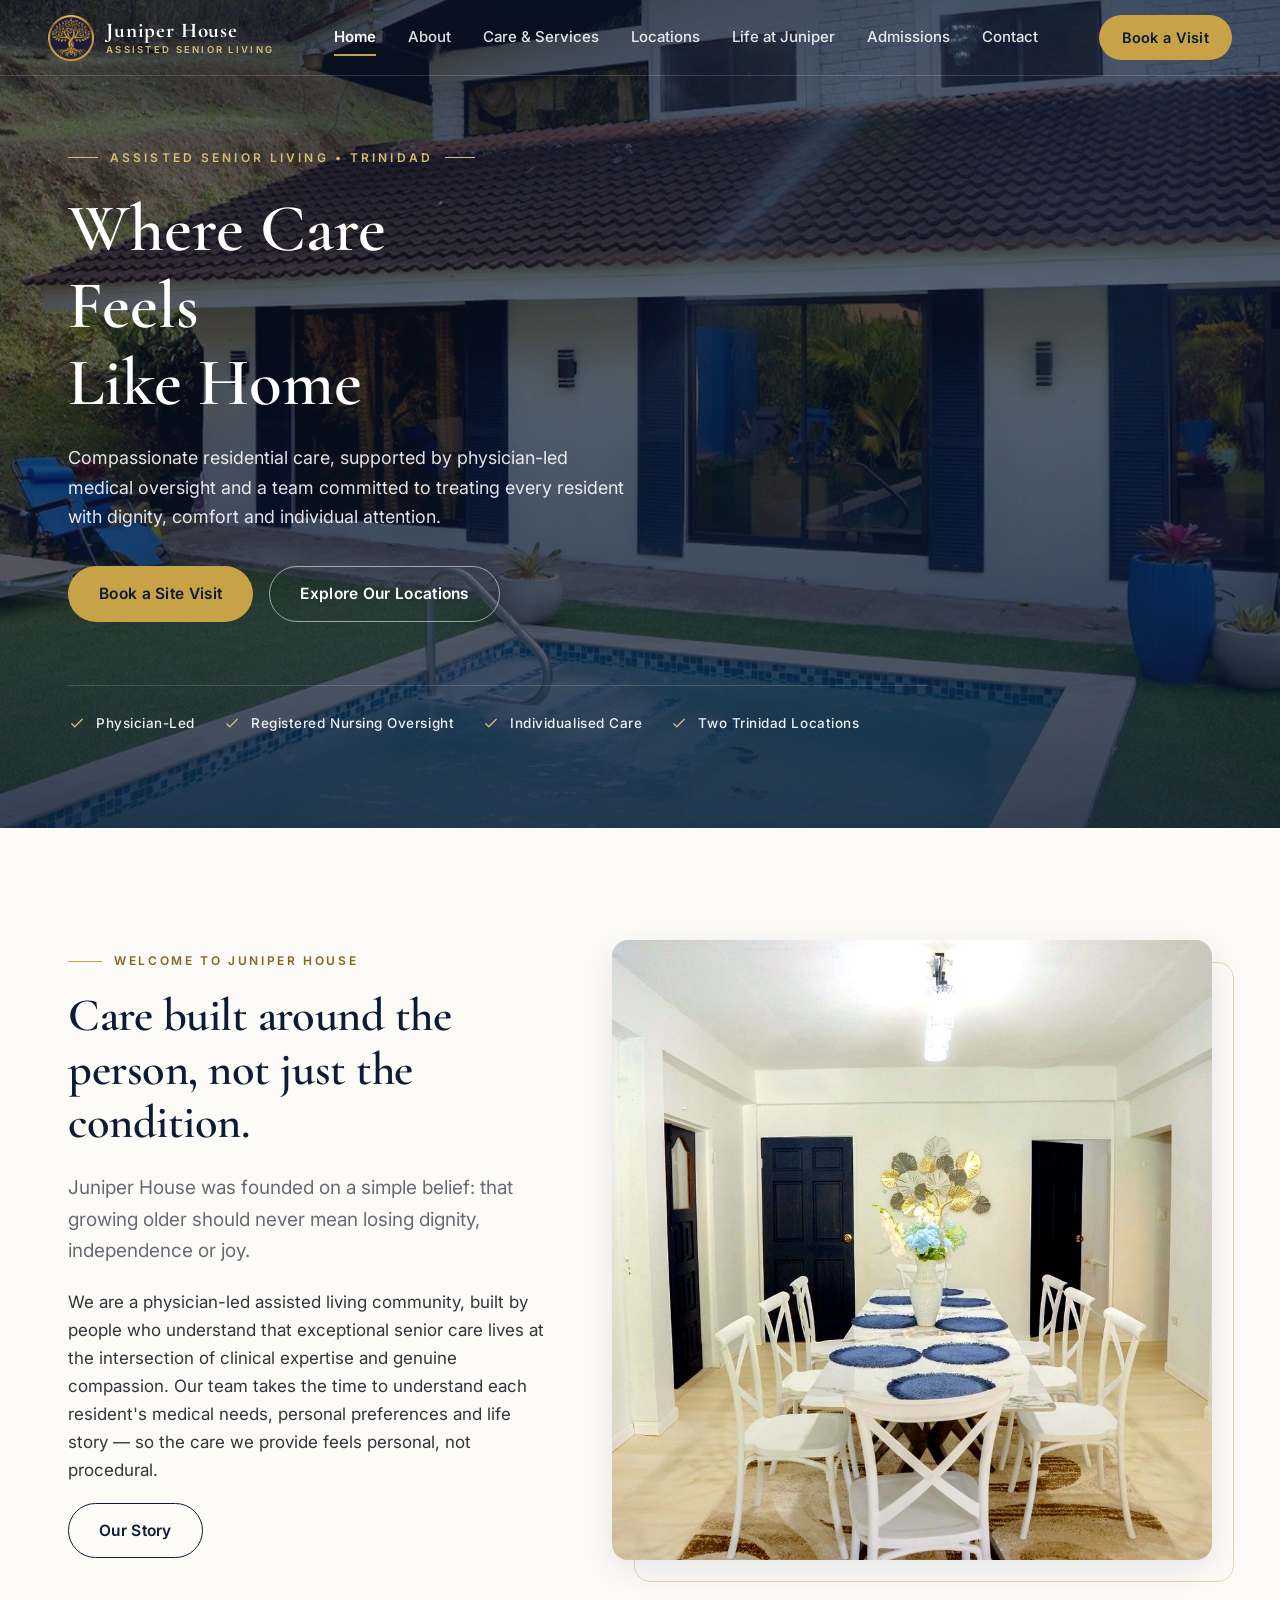
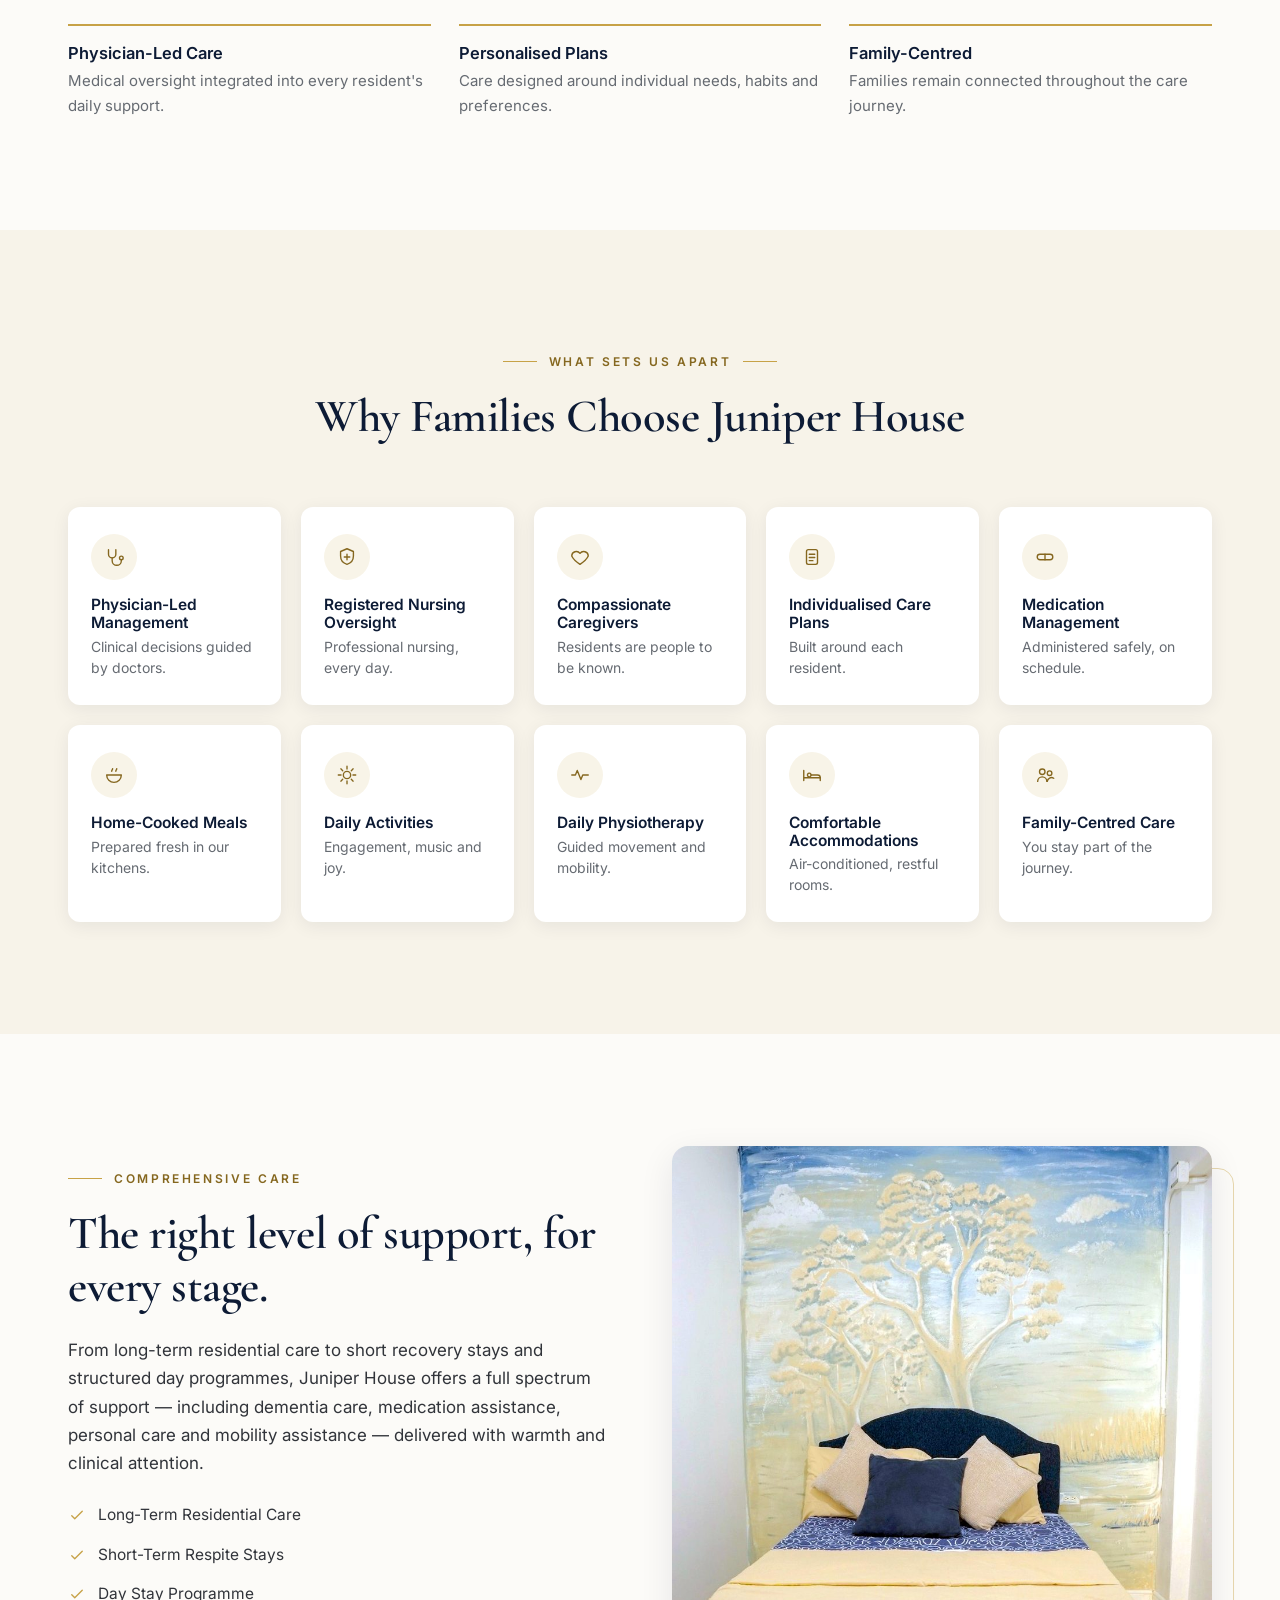
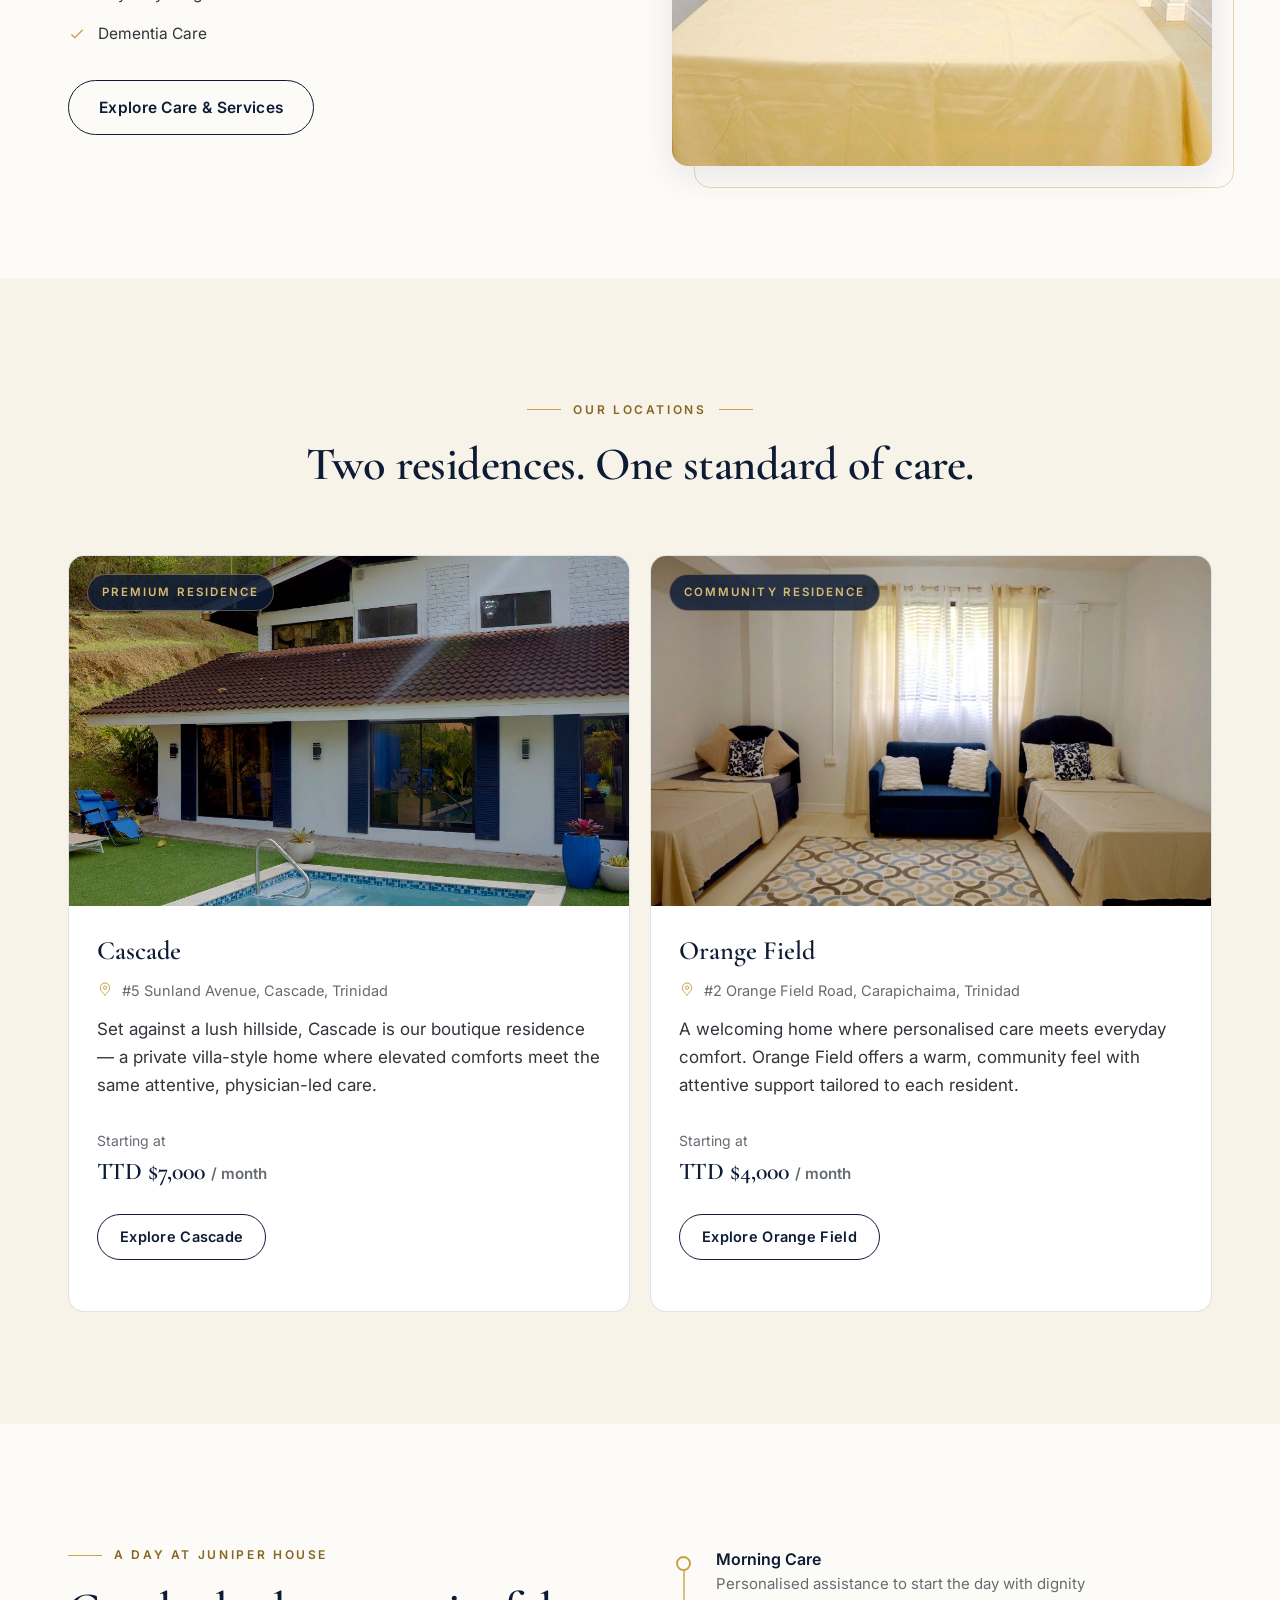
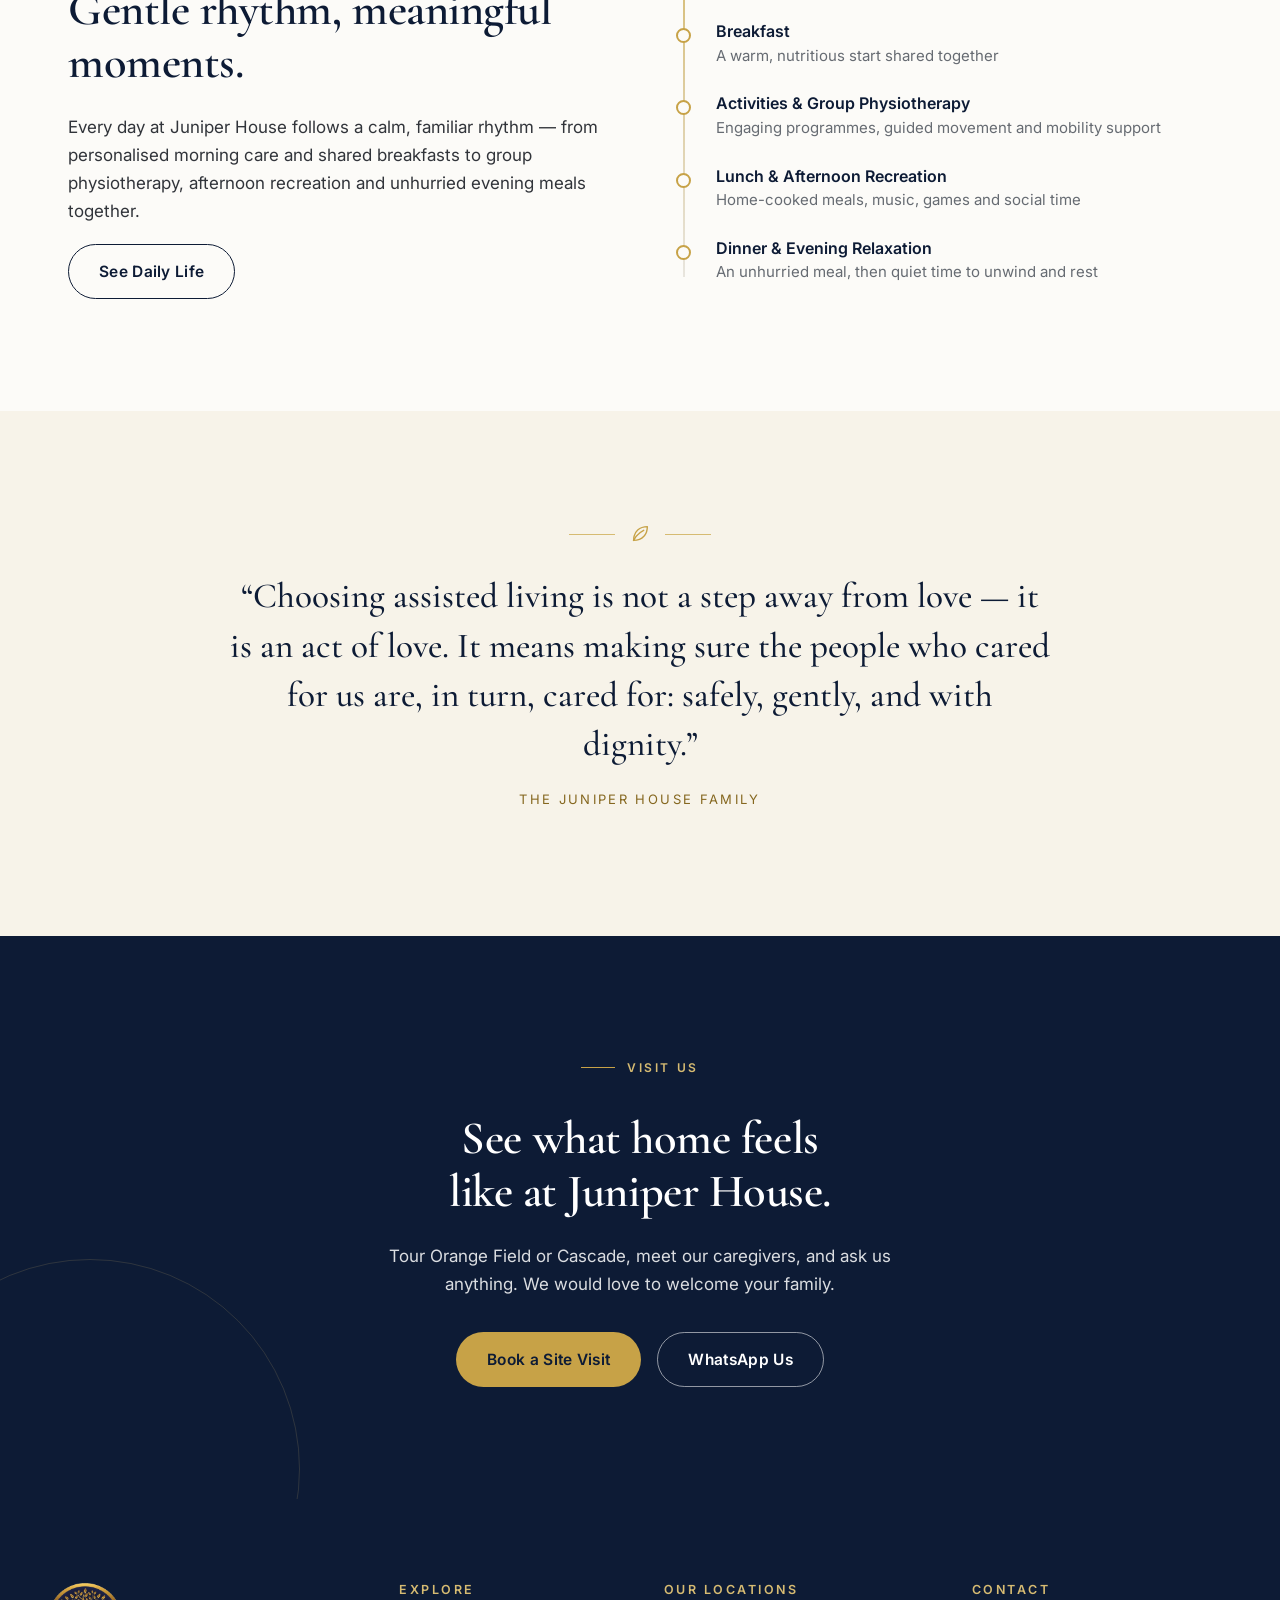
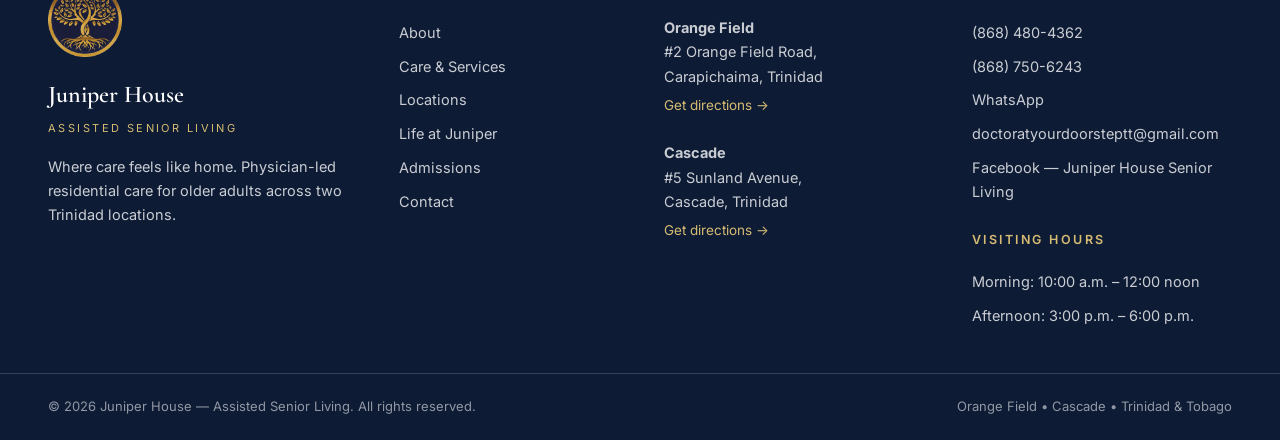
==== index.html @ ae1f901a "Juniper House website: 7-page static site with booking flow Production site for Juniper House Assist" ====
<!DOCTYPE html>
<html lang="en">
<head>
  <meta charset="UTF-8">
  <meta name="viewport" content="width=device-width, initial-scale=1.0">
  <title>Juniper House — Assisted Senior Living in Trinidad | Where Care Feels Like Home</title>
  <meta name="description" content="Juniper House is a physician-led assisted senior living community with two residences in Trinidad — Orange Field and Cascade. Compassionate residential care with registered nursing oversight. Book a site visit.">
  <link rel="icon" type="image/png" href="assets/img/emblem.png">
  <meta property="og:title" content="Juniper House — Assisted Senior Living, Trinidad">
  <meta property="og:description" content="Where Care Feels Like Home. Physician-led residential care across two Trinidad locations.">
  <meta property="og:image" content="assets/img/hero-cascade.jpg">
  <link rel="preconnect" href="https://fonts.googleapis.com">
  <link rel="preconnect" href="https://fonts.gstatic.com" crossorigin>
  <link href="https://fonts.googleapis.com/css2?family=Cormorant+Garamond:wght@500;600;700&family=Inter:wght@400;500;600&display=swap" rel="stylesheet">
  <link rel="stylesheet" href="assets/css/main.css">
</head>
<body>
<a class="skip-link" href="#main">Skip to main content</a>

<header class="site-header overlay">
  <div class="header-inner">
    <a class="brand" href="index.html" aria-label="Juniper House — home">
      <img src="assets/img/emblem.png" alt="" width="46" height="46">
      <span class="brand-text"><strong>Juniper House</strong><small>Assisted Senior Living</small></span>
    </a>
    <nav class="main-nav" aria-label="Primary">
      <a href="index.html">Home</a>
      <a href="about.html">About</a>
      <a href="care.html">Care &amp; Services</a>
      <a href="locations.html">Locations</a>
      <a href="life.html">Life at Juniper</a>
      <a href="admissions.html">Admissions</a>
      <a href="contact.html">Contact</a>
    </nav>
    <div class="header-actions">
      <a class="btn btn-gold btn-sm btn-book" href="contact.html#book">Book a Visit</a>
      <button class="nav-toggle" aria-expanded="false" aria-label="Open menu">
        <span></span><span></span><span></span>
      </button>
    </div>
  </div>
</header>

<div class="mobile-menu">
  <nav aria-label="Mobile">
    <a href="index.html">Home</a>
    <a href="about.html">About</a>
    <a href="care.html">Care &amp; Services</a>
    <a href="locations.html">Locations</a>
    <a href="life.html">Life at Juniper</a>
    <a href="admissions.html">Admissions</a>
    <a href="contact.html">Contact</a>
  </nav>
  <div class="menu-contact">
    <a class="btn btn-gold" href="contact.html#book">Book a Visit</a>
    <a class="link" href="tel:+18684804362">
      <svg width="20" height="20" viewBox="0 0 24 24" fill="none" stroke="currentColor" stroke-width="1.5" stroke-linecap="round" stroke-linejoin="round" aria-hidden="true"><path d="M5 4h4l2 5-2.5 1.5a12 12 0 0 0 5 5L15 13l5 2v4a2 2 0 0 1-2 2A16 16 0 0 1 3 6a2 2 0 0 1 2-2z"/></svg>
      (868) 480-4362
    </a>
    <a class="link" href="https://wa.me/18684804362" target="_blank" rel="noopener">
      <svg width="20" height="20" viewBox="0 0 24 24" fill="none" stroke="currentColor" stroke-width="1.5" stroke-linecap="round" stroke-linejoin="round" aria-hidden="true"><path d="M12 3a9 9 0 0 0-7.8 13.4L3 21l4.7-1.2A9 9 0 1 0 12 3z"/><path d="M9 8.5c0 4 2.5 6.5 6.5 6.5l1-2-2.5-1-1 1a5.5 5.5 0 0 1-2-2l1-1-1-2.5z"/></svg>
      WhatsApp us
    </a>
  </div>
</div>

<main id="main">

  <!-- ============ HERO ============ -->
  <section class="hero">
    <div class="hero-bg" style="background-image:url('assets/img/hero-cascade.jpg')" role="img" aria-label="The Juniper House Cascade residence — a villa with a pool set against a green hillside"></div>
    <div class="container">
      <p class="hero-eyebrow fade-up">Assisted Senior Living &bull; Trinidad</p>
      <h1 class="fade-up">Where Care Feels Like&nbsp;Home</h1>
      <p class="hero-sub fade-up">Compassionate residential care, supported by physician-led medical oversight and a team committed to treating every resident with dignity, comfort and individual attention.</p>
      <div class="hero-ctas fade-up">
        <a class="btn btn-gold" href="contact.html#book">Book a Site Visit</a>
        <a class="btn btn-outline-light" href="locations.html">Explore Our Locations</a>
      </div>
      <ul class="trust-strip fade-up">
        <li><svg width="18" height="18" viewBox="0 0 24 24" fill="none" stroke="currentColor" stroke-width="1.8" stroke-linecap="round" stroke-linejoin="round" aria-hidden="true"><path d="M5 13l4 4L19 7"/></svg>Physician-Led</li>
        <li><svg width="18" height="18" viewBox="0 0 24 24" fill="none" stroke="currentColor" stroke-width="1.8" stroke-linecap="round" stroke-linejoin="round" aria-hidden="true"><path d="M5 13l4 4L19 7"/></svg>Registered Nursing Oversight</li>
        <li><svg width="18" height="18" viewBox="0 0 24 24" fill="none" stroke="currentColor" stroke-width="1.8" stroke-linecap="round" stroke-linejoin="round" aria-hidden="true"><path d="M5 13l4 4L19 7"/></svg>Individualised Care</li>
        <li><svg width="18" height="18" viewBox="0 0 24 24" fill="none" stroke="currentColor" stroke-width="1.8" stroke-linecap="round" stroke-linejoin="round" aria-hidden="true"><path d="M5 13l4 4L19 7"/></svg>Two Trinidad Locations</li>
      </ul>
    </div>
  </section>

  <!-- ============ TRUST INTRODUCTION ============ -->
  <section class="section">
    <div class="container">
      <div class="split split-40-60">
        <div class="reveal">
          <p class="eyebrow">Welcome to Juniper House</p>
          <h2>Care built around the person, not just the condition.</h2>
          <p class="lead">Juniper House was founded on a simple belief: that growing older should never mean losing dignity, independence or joy.</p>
          <p>We are a physician-led assisted living community, built by people who understand that exceptional senior care lives at the intersection of clinical expertise and genuine compassion. Our team takes the time to understand each resident's medical needs, personal preferences and life story — so the care we provide feels personal, not procedural.</p>
          <a class="btn btn-outline-navy" href="about.html">Our Story</a>
        </div>
        <div class="split-media reveal">
          <img src="assets/img/dining-room.jpg" alt="The bright shared dining room at Juniper House, set for a meal with fresh flowers" loading="lazy">
        </div>
      </div>
      <div class="mini-features reveal-stagger">
        <div class="mini-feature">
          <h3>Physician-Led Care</h3>
          <p>Medical oversight integrated into every resident's daily support.</p>
        </div>
        <div class="mini-feature">
          <h3>Personalised Plans</h3>
          <p>Care designed around individual needs, habits and preferences.</p>
        </div>
        <div class="mini-feature">
          <h3>Family-Centred</h3>
          <p>Families remain connected throughout the care journey.</p>
        </div>
      </div>
    </div>
  </section>

  <!-- ============ WHY FAMILIES CHOOSE ============ -->
  <section class="section section--cream">
    <div class="container">
      <div class="section-head center reveal">
        <p class="eyebrow">What Sets Us Apart</p>
        <h2>Why Families Choose Juniper House</h2>
      </div>
      <div class="icon-grid reveal-stagger">
        <div class="icon-card">
          <span class="ic"><svg width="22" height="22" viewBox="0 0 24 24" fill="none" stroke="currentColor" stroke-width="1.5" stroke-linecap="round" stroke-linejoin="round" aria-hidden="true"><path d="M6 4v5a4 4 0 0 0 8 0V4"/><path d="M10 13v3a5 5 0 0 0 10 0v-1"/><circle cx="20" cy="13" r="2"/></svg></span>
          <h3>Physician-Led Management</h3>
          <p>Clinical decisions guided by doctors.</p>
        </div>
        <div class="icon-card">
          <span class="ic"><svg width="22" height="22" viewBox="0 0 24 24" fill="none" stroke="currentColor" stroke-width="1.5" stroke-linecap="round" stroke-linejoin="round" aria-hidden="true"><path d="M12 3l7 3v5c0 5-3.5 8-7 9-3.5-1-7-4-7-9V6z"/><path d="M12 9v6M9 12h6"/></svg></span>
          <h3>Registered Nursing Oversight</h3>
          <p>Professional nursing, every day.</p>
        </div>
        <div class="icon-card">
          <span class="ic"><svg width="22" height="22" viewBox="0 0 24 24" fill="none" stroke="currentColor" stroke-width="1.5" stroke-linecap="round" stroke-linejoin="round" aria-hidden="true"><path d="M12 20s-7-4.5-9-9a5 5 0 0 1 9-3 5 5 0 0 1 9 3c-2 4.5-9 9-9 9z"/></svg></span>
          <h3>Compassionate Caregivers</h3>
          <p>Residents are people to be known.</p>
        </div>
        <div class="icon-card">
          <span class="ic"><svg width="22" height="22" viewBox="0 0 24 24" fill="none" stroke="currentColor" stroke-width="1.5" stroke-linecap="round" stroke-linejoin="round" aria-hidden="true"><rect x="6" y="4" width="12" height="16" rx="2"/><path d="M9 9h6M9 12.5h6M9 16h4"/></svg></span>
          <h3>Individualised Care Plans</h3>
          <p>Built around each resident.</p>
        </div>
        <div class="icon-card">
          <span class="ic"><svg width="22" height="22" viewBox="0 0 24 24" fill="none" stroke="currentColor" stroke-width="1.5" stroke-linecap="round" stroke-linejoin="round" aria-hidden="true"><rect x="3.5" y="9" width="17" height="6" rx="3"/><path d="M12 9v6"/></svg></span>
          <h3>Medication Management</h3>
          <p>Administered safely, on schedule.</p>
        </div>
        <div class="icon-card">
          <span class="ic"><svg width="22" height="22" viewBox="0 0 24 24" fill="none" stroke="currentColor" stroke-width="1.5" stroke-linecap="round" stroke-linejoin="round" aria-hidden="true"><path d="M4 12h16a8 8 0 0 1-16 0z"/><path d="M9.5 8c0-1.5 1-1.5 1-3M14 8c0-1.5 1-1.5 1-3"/></svg></span>
          <h3>Home-Cooked Meals</h3>
          <p>Prepared fresh in our kitchens.</p>
        </div>
        <div class="icon-card">
          <span class="ic"><svg width="22" height="22" viewBox="0 0 24 24" fill="none" stroke="currentColor" stroke-width="1.5" stroke-linecap="round" stroke-linejoin="round" aria-hidden="true"><circle cx="12" cy="12" r="4"/><path d="M12 2.5v3M12 18.5v3M2.5 12h3M18.5 12h3M5.3 5.3l2 2M16.7 16.7l2 2M18.7 5.3l-2 2M7.3 16.7l-2 2"/></svg></span>
          <h3>Daily Activities</h3>
          <p>Engagement, music and joy.</p>
        </div>
        <div class="icon-card">
          <span class="ic"><svg width="22" height="22" viewBox="0 0 24 24" fill="none" stroke="currentColor" stroke-width="1.5" stroke-linecap="round" stroke-linejoin="round" aria-hidden="true"><path d="M3 12h4l2-5 4 10 2-5h6"/></svg></span>
          <h3>Daily Physiotherapy</h3>
          <p>Guided movement and mobility.</p>
        </div>
        <div class="icon-card">
          <span class="ic"><svg width="22" height="22" viewBox="0 0 24 24" fill="none" stroke="currentColor" stroke-width="1.5" stroke-linecap="round" stroke-linejoin="round" aria-hidden="true"><path d="M3 7v11M3 15h18v3"/><path d="M7 12a2 2 0 1 0 0-.01"/><path d="M11 12h7a3 3 0 0 1 3 3"/></svg></span>
          <h3>Comfortable Accommodations</h3>
          <p>Air-conditioned, restful rooms.</p>
        </div>
        <div class="icon-card">
          <span class="ic"><svg width="22" height="22" viewBox="0 0 24 24" fill="none" stroke="currentColor" stroke-width="1.5" stroke-linecap="round" stroke-linejoin="round" aria-hidden="true"><circle cx="9" cy="8.5" r="3"/><path d="M4 19a5 5 0 0 1 10 0"/><circle cx="17" cy="10" r="2.5"/><path d="M14.5 19a4.5 4.5 0 0 1 7-3.4"/></svg></span>
          <h3>Family-Centred Care</h3>
          <p>You stay part of the journey.</p>
        </div>
      </div>
    </div>
  </section>

  <!-- ============ SERVICES PREVIEW ============ -->
  <section class="section">
    <div class="container">
      <div class="split">
        <div class="reveal">
          <p class="eyebrow">Comprehensive Care</p>
          <h2>The right level of support, for every stage.</h2>
          <p>From long-term residential care to short recovery stays and structured day programmes, Juniper House offers a full spectrum of support — including dementia care, medication assistance, personal care and mobility assistance — delivered with warmth and clinical attention.</p>
          <ul class="checklist">
            <li><svg width="18" height="18" viewBox="0 0 24 24" fill="none" stroke="currentColor" stroke-width="1.8" stroke-linecap="round" stroke-linejoin="round" aria-hidden="true"><path d="M5 13l4 4L19 7"/></svg>Long-Term Residential Care</li>
            <li><svg width="18" height="18" viewBox="0 0 24 24" fill="none" stroke="currentColor" stroke-width="1.8" stroke-linecap="round" stroke-linejoin="round" aria-hidden="true"><path d="M5 13l4 4L19 7"/></svg>Short-Term Respite Stays</li>
            <li><svg width="18" height="18" viewBox="0 0 24 24" fill="none" stroke="currentColor" stroke-width="1.8" stroke-linecap="round" stroke-linejoin="round" aria-hidden="true"><path d="M5 13l4 4L19 7"/></svg>Day Stay Programme</li>
            <li><svg width="18" height="18" viewBox="0 0 24 24" fill="none" stroke="currentColor" stroke-width="1.8" stroke-linecap="round" stroke-linejoin="round" aria-hidden="true"><path d="M5 13l4 4L19 7"/></svg>Dementia Care</li>
          </ul>
          <p style="margin-top:26px"><a class="btn btn-outline-navy" href="care.html">Explore Care &amp; Services</a></p>
        </div>
        <div class="split-media reveal">
          <img src="assets/img/room-mural.jpg" alt="A resident room with a hand-painted landscape mural above the bed" loading="lazy">
        </div>
      </div>
    </div>
  </section>

  <!-- ============ LOCATIONS PREVIEW ============ -->
  <section class="section section--cream">
    <div class="container">
      <div class="section-head center reveal">
        <p class="eyebrow">Our Locations</p>
        <h2>Two residences. One standard of care.</h2>
      </div>
      <div class="card-grid cols-2 reveal-stagger">
        <article class="location-card">
          <div class="loc-media">
            <span class="loc-badge">Premium Residence</span>
            <img src="assets/img/cascade-villa.jpg" alt="The Cascade residence — a villa-style home with a private pool" loading="lazy">
          </div>
          <div class="loc-body">
            <h3>Cascade</h3>
            <p class="loc-address"><svg width="16" height="16" viewBox="0 0 24 24" fill="none" stroke="currentColor" stroke-width="1.5" stroke-linecap="round" stroke-linejoin="round" aria-hidden="true"><path d="M12 21s-7-5.5-7-11a7 7 0 1 1 14 0c0 5.5-7 11-7 11z"/><circle cx="12" cy="10" r="2.5"/></svg>#5 Sunland Avenue, Cascade, Trinidad</p>
            <p>Set against a lush hillside, Cascade is our boutique residence — a private villa-style home where elevated comforts meet the same attentive, physician-led care.</p>
            <p class="loc-price">Starting at <strong>TTD $7,000 <span class="unit">/ month</span></strong></p>
            <p class="loc-cta"><a class="btn btn-outline-navy btn-sm" href="locations.html#cascade">Explore Cascade</a></p>
          </div>
        </article>
        <article class="location-card">
          <div class="loc-media">
            <span class="loc-badge">Community Residence</span>
            <img src="assets/img/room-shared.jpg" alt="A comfortable, softly furnished shared room at Juniper House" loading="lazy">
          </div>
          <div class="loc-body">
            <h3>Orange Field</h3>
            <p class="loc-address"><svg width="16" height="16" viewBox="0 0 24 24" fill="none" stroke="currentColor" stroke-width="1.5" stroke-linecap="round" stroke-linejoin="round" aria-hidden="true"><path d="M12 21s-7-5.5-7-11a7 7 0 1 1 14 0c0 5.5-7 11-7 11z"/><circle cx="12" cy="10" r="2.5"/></svg>#2 Orange Field Road, Carapichaima, Trinidad</p>
            <p>A welcoming home where personalised care meets everyday comfort. Orange Field offers a warm, community feel with attentive support tailored to each resident.</p>
            <p class="loc-price">Starting at <strong>TTD $4,000 <span class="unit">/ month</span></strong></p>
            <p class="loc-cta"><a class="btn btn-outline-navy btn-sm" href="locations.html#orange-field">Explore Orange Field</a></p>
          </div>
        </article>
      </div>
    </div>
  </section>

  <!-- ============ A DAY AT JUNIPER ============ -->
  <section class="section">
    <div class="container">
      <div class="split">
        <div class="reveal">
          <p class="eyebrow">A Day at Juniper House</p>
          <h2>Gentle rhythm, meaningful moments.</h2>
          <p>Every day at Juniper House follows a calm, familiar rhythm — from personalised morning care and shared breakfasts to group physiotherapy, afternoon recreation and unhurried evening meals together.</p>
          <a class="btn btn-outline-navy" href="life.html">See Daily Life</a>
        </div>
        <ul class="timeline reveal">
          <li><h3>Morning Care</h3><p>Personalised assistance to start the day with dignity</p></li>
          <li><h3>Breakfast</h3><p>A warm, nutritious start shared together</p></li>
          <li><h3>Activities &amp; Group Physiotherapy</h3><p>Engaging programmes, guided movement and mobility support</p></li>
          <li><h3>Lunch &amp; Afternoon Recreation</h3><p>Home-cooked meals, music, games and social time</p></li>
          <li><h3>Dinner &amp; Evening Relaxation</h3><p>An unhurried meal, then quiet time to unwind and rest</p></li>
        </ul>
      </div>
    </div>
  </section>

  <!-- ============ REFLECTION ============ -->
  <section class="section section--cream">
    <div class="container">
      <div class="statement reveal">
        <div class="ornament">
          <svg width="22" height="22" viewBox="0 0 24 24" fill="none" stroke="currentColor" stroke-width="1.5" stroke-linecap="round" stroke-linejoin="round" aria-hidden="true"><path d="M5 19C5 9 12 4 20 4c0 8-5 15-15 15z"/><path d="M5 19c3-6 7-9 11-11"/></svg>
        </div>
        <blockquote>&ldquo;Choosing assisted living is not a step away from love — it is an act of love. It means making sure the people who cared for us are, in turn, cared for: safely, gently, and with dignity.&rdquo;</blockquote>
        <p class="attribution">The Juniper House Family</p>
      </div>
    </div>
  </section>

  <!-- ============ CTA BAND ============ -->
  <section class="section section--navy cta-band">
    <div class="container">
      <div class="reveal">
        <p class="eyebrow">Visit Us</p>
        <h2>See what home feels like at Juniper House.</h2>
        <p>Tour Orange Field or Cascade, meet our caregivers, and ask us anything. We would love to welcome your family.</p>
        <div class="hero-ctas">
          <a class="btn btn-gold" href="contact.html#book">Book a Site Visit</a>
          <a class="btn btn-outline-light" href="https://wa.me/18684804362" target="_blank" rel="noopener">WhatsApp Us</a>
        </div>
      </div>
    </div>
  </section>

</main>

<footer class="site-footer">
  <div class="footer-main">
    <div class="footer-brand">
      <img src="assets/img/emblem.png" alt="" loading="lazy">
      <span class="fb-name">Juniper House</span>
      <span class="fb-tag">Assisted Senior Living</span>
      <p>Where care feels like home. Physician-led residential care for older adults across two Trinidad locations.</p>
    </div>
    <div>
      <h3>Explore</h3>
      <ul>
        <li><a href="about.html">About</a></li>
        <li><a href="care.html">Care &amp; Services</a></li>
        <li><a href="locations.html">Locations</a></li>
        <li><a href="life.html">Life at Juniper</a></li>
        <li><a href="admissions.html">Admissions</a></li>
        <li><a href="contact.html">Contact</a></li>
      </ul>
    </div>
    <div>
      <h3>Our Locations</h3>
      <address>
        <strong>Orange Field</strong><br>
        #2 Orange Field Road,<br>Carapichaima, Trinidad<br>
        <a class="maplink" href="https://www.google.com/maps/search/?api=1&amp;query=%232%20Orange%20Field%20Road%2C%20Carapichaima%2C%20Trinidad" target="_blank" rel="noopener">Get directions →</a>
      </address>
      <br>
      <address>
        <strong>Cascade</strong><br>
        #5 Sunland Avenue,<br>Cascade, Trinidad<br>
        <a class="maplink" href="https://www.google.com/maps/search/?api=1&amp;query=%235%20Sunland%20Avenue%2C%20Cascade%2C%20Trinidad" target="_blank" rel="noopener">Get directions →</a>
      </address>
    </div>
    <div>
      <h3>Contact</h3>
      <ul>
        <li><a href="tel:+18684804362">(868) 480-4362</a></li>
        <li><a href="tel:+18687506243">(868) 750-6243</a></li>
        <li><a href="https://wa.me/18684804362" target="_blank" rel="noopener">WhatsApp</a></li>
        <li><a href="mailto:doctoratyourdoorsteptt@gmail.com">doctoratyourdoorsteptt@gmail.com</a></li>
        <li><a href="https://www.facebook.com/search/top?q=Juniper%20House%20Senior%20Living" target="_blank" rel="noopener">Facebook — Juniper House Senior Living</a></li>
      </ul>
      <br>
      <h3>Visiting Hours</h3>
      <ul>
        <li>Morning: 10:00 a.m. – 12:00 noon</li>
        <li>Afternoon: 3:00 p.m. – 6:00 p.m.</li>
      </ul>
    </div>
  </div>
  <div class="footer-bottom">
    <div class="container">
      <span>© <span id="year">2026</span> Juniper House — Assisted Senior Living. All rights reserved.</span>
      <span>Orange Field &bull; Cascade &bull; Trinidad &amp; Tobago</span>
    </div>
  </div>
</footer>

<script src="assets/js/main.js"></script>
</body>
</html>
---- assets/css/main.css ----
/* ==========================================================================
   JUNIPER HOUSE — Assisted Senior Living
   Design system & components
   ========================================================================== */

:root {
  /* Brand palette */
  --navy: #0D1B35;
  --navy-2: #101F3D;
  --gold: #C7A247;
  --gold-soft: #D6BB72;
  --gold-text: #85671F; /* accessible gold for small text on light backgrounds (≥4.5:1) */
  --cream: #F7F3E9;
  --off-white: #FCFBF8;
  --warm-gray: #E8E5DE;
  --ink: #31343A;
  --ink-2: #666B72;
  --botanical: #5C6A50;
  --white: #FFFFFF;

  /* Derived */
  --gold-tint: rgba(199, 162, 71, 0.12);
  --navy-tint: rgba(13, 27, 53, 0.06);
  --hairline: rgba(13, 27, 53, 0.12);
  --hairline-light: rgba(255, 255, 255, 0.16);

  /* Type */
  --font-serif: "Cormorant Garamond", Georgia, "Times New Roman", serif;
  --font-sans: "Inter", -apple-system, "Segoe UI", Roboto, Arial, sans-serif;

  /* Rhythm */
  --section-y: 72px;
  --container: 1240px;
  --container-wide: 1280px;
  --prose: 720px;
  --pad-x: 20px;
  --radius: 12px;
  --radius-lg: 16px;
  --shadow-soft: 0 10px 34px rgba(13, 27, 53, 0.09);
  --shadow-card: 0 4px 18px rgba(13, 27, 53, 0.07);
  --ease: cubic-bezier(0.22, 0.61, 0.36, 1);
  --header-h: 76px;
}

@media (min-width: 640px)  { :root { --section-y: 88px;  --pad-x: 32px; } }
@media (min-width: 1024px) { :root { --section-y: 112px; --pad-x: 48px; } }

/* ---------- Reset ---------- */
*, *::before, *::after { box-sizing: border-box; }
html { scroll-behavior: smooth; -webkit-text-size-adjust: 100%; }
body {
  margin: 0;
  font-family: var(--font-sans);
  font-size: 16px;
  line-height: 1.65;
  color: var(--ink);
  background: var(--off-white);
  -webkit-font-smoothing: antialiased;
}
@media (min-width: 1024px) { body { font-size: 17px; } }
img { max-width: 100%; display: block; }
a { color: inherit; }
h1, h2, h3, h4 { margin: 0 0 0.5em; font-family: var(--font-serif); font-weight: 600; line-height: 1.15; color: var(--navy); }
p { margin: 0 0 1.1em; }
ul { margin: 0; padding: 0; list-style: none; }
button { font-family: inherit; cursor: pointer; }
:focus-visible { outline: 3px solid var(--gold); outline-offset: 3px; border-radius: 2px; }
::selection { background: var(--gold-soft); color: var(--navy); }

.skip-link {
  position: absolute; left: -9999px; top: 0; z-index: 200;
  background: var(--navy); color: #fff; padding: 12px 20px; border-radius: 0 0 8px 0;
}
.skip-link:focus { left: 0; }

/* ---------- Layout helpers ---------- */
.container { max-width: var(--container); margin: 0 auto; padding-inline: var(--pad-x); }
.section { padding-block: var(--section-y); }
.section--cream { background: var(--cream); }
.section--navy { background: var(--navy); }
.section--navy h2, .section--navy h3 { color: var(--white); }
.section--navy p { color: rgba(255, 255, 255, 0.85); }
.prose { max-width: var(--prose); }

/* Eyebrow + headings */
.eyebrow {
  display: inline-flex; align-items: center; gap: 12px;
  font-size: 12px; font-weight: 600; letter-spacing: 0.22em; text-transform: uppercase;
  color: var(--gold-text); margin-bottom: 18px;
}
.eyebrow::before { content: ""; width: 34px; height: 1px; background: var(--gold); }
.section--navy .eyebrow { color: var(--gold-soft); }
h1 { font-size: clamp(2.4rem, 6vw, 4.2rem); }
h2 { font-size: clamp(1.9rem, 4vw, 2.9rem); letter-spacing: -0.01em; }
h3 { font-size: clamp(1.35rem, 2.4vw, 1.7rem); }
.section-head { max-width: 780px; margin-bottom: clamp(40px, 6vw, 64px); }
.section-head.center { margin-inline: auto; text-align: center; }
.section-head.center .eyebrow::after { content: ""; width: 34px; height: 1px; background: var(--gold); }
.lead { font-size: 1.12em; color: var(--ink-2); }

/* ---------- Buttons ---------- */
.btn {
  display: inline-flex; align-items: center; justify-content: center; gap: 10px;
  min-height: 52px; padding: 14px 30px; border-radius: 999px;
  font-family: var(--font-sans); font-size: 15.5px; font-weight: 600; letter-spacing: 0.02em;
  text-decoration: none; border: 1.5px solid transparent;
  transition: transform 0.25s var(--ease), box-shadow 0.25s var(--ease), background 0.25s, color 0.25s, border-color 0.25s;
}
.btn:hover { transform: translateY(-2px); }
.btn:active { transform: translateY(0); }
.btn-gold { background: var(--gold); color: var(--navy); }
.btn-gold:hover { background: var(--gold-soft); box-shadow: 0 8px 22px rgba(199, 162, 71, 0.35); }
.btn-outline-light { border-color: rgba(255, 255, 255, 0.55); color: var(--white); background: transparent; }
.btn-outline-light:hover { border-color: var(--gold-soft); color: var(--gold-soft); }
.btn-outline-navy { border-color: var(--navy); color: var(--navy); background: transparent; }
.btn-outline-navy:hover { background: var(--navy); color: var(--white); }
.btn-sm { min-height: 44px; padding: 10px 22px; font-size: 14.5px; }

/* WhatsApp green accent kept subtle */
.btn-whatsapp { background: #0E7A3D; color: #fff; }
.btn-whatsapp:hover { background: #0C6A35; box-shadow: 0 8px 22px rgba(14, 122, 61, 0.3); }

/* ---------- Header ---------- */
.site-header {
  position: fixed; inset: 0 0 auto 0; z-index: 100;
  height: var(--header-h);
  background: var(--off-white);
  border-bottom: 1px solid var(--hairline);
  transition: background 0.35s var(--ease), border-color 0.35s, box-shadow 0.35s;
}
.site-header .header-inner {
  max-width: var(--container-wide); margin: 0 auto; padding-inline: var(--pad-x);
  height: 100%; display: flex; align-items: center; justify-content: space-between; gap: 24px;
}
.brand { display: flex; align-items: center; gap: 12px; text-decoration: none; min-width: 0; }
.brand img { width: 46px; height: 46px; flex: none; }
.brand-text { display: flex; flex-direction: column; line-height: 1.15; }
.brand-text strong {
  font-family: var(--font-serif); font-size: 21px; font-weight: 700;
  letter-spacing: 0.04em; color: var(--navy); white-space: nowrap;
}
.brand-text small {
  font-size: 9.5px; font-weight: 600; letter-spacing: 0.24em; text-transform: uppercase;
  color: var(--gold-text); margin-top: 2px; white-space: nowrap;
}
.main-nav { display: none; }
.header-actions { display: flex; align-items: center; gap: 14px; }
.header-actions .btn-book { flex: none; }

@media (min-width: 1100px) {
  .main-nav { display: flex; gap: 6px; }
  .main-nav a {
    padding: 10px 13px; border-radius: 8px; text-decoration: none;
    font-size: 15px; font-weight: 500; color: var(--ink);
    transition: color 0.2s;
    position: relative;
  }
  .main-nav a::after {
    content: ""; position: absolute; left: 13px; right: 13px; bottom: 4px;
    height: 1.5px; background: var(--gold); transform: scaleX(0); transform-origin: left;
    transition: transform 0.25s var(--ease);
  }
  .main-nav a:hover { color: var(--navy); }
  .main-nav a:hover::after, .main-nav a[aria-current="page"]::after { transform: scaleX(1); }
  .main-nav a[aria-current="page"] { color: var(--navy); font-weight: 600; }
}

/* Transparent-over-hero variant (homepage, until scrolled) */
.site-header.overlay:not(.scrolled) {
  background: transparent; border-bottom-color: var(--hairline-light);
}
.site-header.overlay:not(.scrolled) .brand-text strong { color: #fff; }
.site-header.overlay:not(.scrolled) .brand-text small { color: var(--gold-soft); }
.site-header.overlay:not(.scrolled) .main-nav a { color: rgba(255, 255, 255, 0.88); }
.site-header.overlay:not(.scrolled) .main-nav a:hover,
.site-header.overlay:not(.scrolled) .main-nav a[aria-current="page"] { color: #fff; }
.site-header.overlay:not(.scrolled) .nav-toggle span { background: #fff; }
.site-header.scrolled { box-shadow: 0 4px 22px rgba(13, 27, 53, 0.08); }

/* Hamburger */
.nav-toggle {
  display: inline-flex; flex-direction: column; justify-content: center; gap: 5px;
  width: 48px; height: 48px; padding: 12px;
  background: none; border: 0; border-radius: 10px;
}
.nav-toggle span {
  display: block; height: 2px; width: 100%; background: var(--navy); border-radius: 2px;
  transition: transform 0.3s var(--ease), opacity 0.2s;
}
.nav-toggle[aria-expanded="true"] span:nth-child(1) { transform: translateY(7px) rotate(45deg); }
.nav-toggle[aria-expanded="true"] span:nth-child(2) { opacity: 0; }
.nav-toggle[aria-expanded="true"] span:nth-child(3) { transform: translateY(-7px) rotate(-45deg); }
@media (min-width: 1100px) { .nav-toggle { display: none; } }
@media (max-width: 480px) { .header-actions .btn-book { display: none; } }

/* Mobile drawer */
.mobile-menu {
  position: fixed; inset: 0; z-index: 99; background: var(--navy);
  padding: calc(var(--header-h) + 24px) var(--pad-x) 40px;
  display: flex; flex-direction: column;
  opacity: 0; visibility: hidden; transition: opacity 0.35s var(--ease), visibility 0.35s;
  overflow-y: auto;
}
.mobile-menu.open { opacity: 1; visibility: visible; }
body.menu-open { overflow: hidden; }
body.menu-open .site-header { background: var(--navy); border-bottom-color: var(--hairline-light); }
body.menu-open .brand-text strong { color: #fff; }
body.menu-open .brand-text small { color: var(--gold-soft); }
body.menu-open .nav-toggle span { background: #fff; }
.mobile-menu nav { display: flex; flex-direction: column; }
.mobile-menu nav a {
  font-family: var(--font-serif); font-size: 28px; font-weight: 600; color: #fff;
  text-decoration: none; padding: 13px 4px;
  border-bottom: 1px solid var(--hairline-light);
  display: flex; justify-content: space-between; align-items: center;
  transition: color 0.2s, padding-left 0.25s var(--ease);
}
.mobile-menu nav a:hover, .mobile-menu nav a[aria-current="page"] { color: var(--gold-soft); }
.mobile-menu nav a[aria-current="page"]::after { content: "•"; color: var(--gold); font-size: 20px; }
.mobile-menu .menu-contact { margin-top: auto; padding-top: 34px; display: flex; flex-direction: column; gap: 14px; }
.mobile-menu .menu-contact a.link { color: rgba(255,255,255,0.85); text-decoration: none; font-size: 16px; display: flex; gap: 12px; align-items: center; }
.mobile-menu .menu-contact a.link:hover { color: var(--gold-soft); }
.mobile-menu .menu-contact svg { flex: none; }

/* ---------- Hero (homepage) ---------- */
.hero {
  position: relative; min-height: 82vh;
  display: flex; align-items: center;
  color: #fff; overflow: hidden;
  background: var(--navy);
}
@media (min-width: 1024px) { .hero { min-height: 92vh; } }
.hero-bg {
  position: absolute; inset: 0;
  background-size: cover; background-position: center 65%;
  animation: heroScale 2.4s var(--ease) both;
}
@keyframes heroScale { from { transform: scale(1.06); } to { transform: scale(1); } }
.hero::after {
  content: ""; position: absolute; inset: 0;
  background: linear-gradient(180deg, rgba(13,27,53,0.62) 0%, rgba(13,27,53,0.45) 45%, rgba(13,27,53,0.78) 100%);
}
.hero .container { position: relative; z-index: 2; width: 100%; padding-top: calc(var(--header-h) + 24px); padding-bottom: 56px; }
.hero-eyebrow {
  display: inline-flex; align-items: center; gap: 12px;
  font-size: 12px; font-weight: 600; letter-spacing: 0.26em; text-transform: uppercase;
  color: var(--gold-soft); margin-bottom: 22px;
}
.hero-eyebrow::before, .hero-eyebrow::after { content: ""; width: 30px; height: 1px; background: var(--gold-soft); }
.hero h1 { color: #fff; max-width: 13ch; margin-bottom: 22px; }
.hero .hero-sub { max-width: 560px; font-size: clamp(1.02rem, 1.4vw, 1.18rem); color: rgba(255,255,255,0.88); margin-bottom: 34px; }
.hero-ctas { display: flex; flex-wrap: wrap; gap: 16px; margin-bottom: clamp(40px, 7vh, 72px); }
.trust-strip {
  display: flex; flex-wrap: wrap; gap: 10px 0;
  border-top: 1px solid var(--hairline-light); padding-top: 26px; max-width: 860px;
}
.trust-strip li {
  display: flex; align-items: center; gap: 10px;
  font-size: 13.5px; font-weight: 500; letter-spacing: 0.04em;
  color: rgba(255,255,255,0.92); padding-right: 28px;
}
.trust-strip li svg { color: var(--gold-soft); flex: none; }

/* Fade-up entrance for hero content */
.hero .fade-up { animation: fadeUp 0.9s var(--ease) both; }
.hero .fade-up:nth-child(2) { animation-delay: 0.12s; }
.hero .fade-up:nth-child(3) { animation-delay: 0.24s; }
.hero .fade-up:nth-child(4) { animation-delay: 0.36s; }
.hero .fade-up:nth-child(5) { animation-delay: 0.5s; }
@keyframes fadeUp { from { opacity: 0; transform: translateY(26px); } to { opacity: 1; transform: none; } }

/* ---------- Page hero (interior pages) ---------- */
.page-hero {
  background: var(--navy);
  color: #fff;
  padding: calc(var(--header-h) + clamp(48px, 9vw, 96px)) 0 clamp(48px, 8vw, 88px);
  position: relative; overflow: hidden;
}
.page-hero::before {
  content: ""; position: absolute; right: -140px; top: -140px; width: 460px; height: 460px;
  border: 1px solid rgba(214, 187, 114, 0.18); border-radius: 50%;
}
.page-hero::after {
  content: ""; position: absolute; right: -60px; top: -60px; width: 300px; height: 300px;
  border: 1px solid rgba(214, 187, 114, 0.12); border-radius: 50%;
}
.page-hero h1 { color: #fff; margin-bottom: 14px; font-size: clamp(2.2rem, 5vw, 3.4rem); }
.page-hero p { max-width: 620px; color: rgba(255,255,255,0.85); font-size: 1.08em; margin: 0; }
.page-hero .eyebrow { color: var(--gold-soft); }
.page-hero .eyebrow::before { background: var(--gold-soft); }

/* ---------- Two-column feature ---------- */
.split { display: grid; gap: clamp(36px, 5vw, 72px); align-items: center; }
@media (min-width: 900px) { .split { grid-template-columns: 1fr 1fr; } .split.split-40-60 { grid-template-columns: 4fr 5fr; } }
.split-media { position: relative; }
.split-media img { width: 100%; height: 100%; max-height: 620px; object-fit: cover; border-radius: var(--radius-lg); box-shadow: var(--shadow-soft); }
.split-media::before {
  content: ""; position: absolute; inset: 22px -22px -22px 22px;
  border: 1px solid var(--gold-soft); border-radius: var(--radius-lg); z-index: -1; opacity: 0.55;
}
@media (max-width: 899px) { .split-media::before { display: none; } }

/* Stats / mini features under intro */
.mini-features { display: grid; gap: 18px; margin-top: clamp(44px, 6vw, 64px); }
@media (min-width: 700px) { .mini-features { grid-template-columns: repeat(3, 1fr); gap: 28px; } }
.mini-feature { border-top: 2px solid var(--gold); padding-top: 18px; }
.mini-feature h3 { font-family: var(--font-sans); font-size: 16.5px; font-weight: 600; margin-bottom: 6px; }
.mini-feature p { font-size: 15px; color: var(--ink-2); margin: 0; }

/* ---------- Icon grid (Why families choose) ---------- */
.icon-grid { display: grid; gap: 14px; }
@media (min-width: 640px)  { .icon-grid { grid-template-columns: repeat(2, 1fr); gap: 18px; } }
@media (min-width: 1024px) { .icon-grid { grid-template-columns: repeat(5, 1fr); gap: 20px; } }
.icon-card {
  background: var(--white); border: 1px solid var(--hairline); border-radius: var(--radius);
  padding: 26px 22px; text-align: left;
  transition: transform 0.3s var(--ease), box-shadow 0.3s var(--ease), border-color 0.3s;
}
.icon-card:hover { transform: translateY(-4px); box-shadow: var(--shadow-card); border-color: var(--gold-soft); }
.icon-card .ic {
  width: 46px; height: 46px; border-radius: 50%;
  background: var(--gold-tint); color: var(--gold-text);
  display: flex; align-items: center; justify-content: center; margin-bottom: 16px;
}
.icon-card h3 { font-family: var(--font-sans); font-size: 15.5px; font-weight: 600; margin: 0 0 4px; }
.icon-card p { font-size: 14px; color: var(--ink-2); margin: 0; line-height: 1.5; }

/* ---------- Generic card grids ---------- */
.card-grid { display: grid; gap: 20px; }
@media (min-width: 640px)  { .card-grid.cols-2 { grid-template-columns: repeat(2, 1fr); } .card-grid.cols-3 { grid-template-columns: repeat(2, 1fr); } .card-grid.cols-4 { grid-template-columns: repeat(2, 1fr); } }
@media (min-width: 1024px) { .card-grid.cols-3 { grid-template-columns: repeat(3, 1fr); } .card-grid.cols-4 { grid-template-columns: repeat(4, 1fr); } }
.card {
  background: var(--white); border: 1px solid var(--hairline); border-radius: var(--radius);
  padding: 30px 28px;
}
.section--cream .card, .section--cream .icon-card { border-color: transparent; box-shadow: var(--shadow-card); }

/* Checklist */
.checklist li { display: flex; gap: 12px; align-items: flex-start; padding: 7px 0; font-size: 15.5px; }
.checklist li svg { color: var(--gold); flex: none; margin-top: 4px; }
.section--navy .checklist li { color: rgba(255,255,255,0.88); }
.section--navy .checklist li svg { color: var(--gold-soft); }

/* ---------- Location cards / sections ---------- */
.location-card {
  border-radius: var(--radius-lg); overflow: hidden; background: var(--white);
  border: 1px solid var(--hairline); display: flex; flex-direction: column;
  transition: transform 0.3s var(--ease), box-shadow 0.3s var(--ease);
}
.location-card:hover { transform: translateY(-5px); box-shadow: var(--shadow-soft); }
.location-card .loc-media { position: relative; aspect-ratio: 16 / 10; overflow: hidden; background: var(--navy-2); }
.location-card .loc-media img { width: 100%; height: 100%; object-fit: cover; transition: transform 0.8s var(--ease); }
.location-card:hover .loc-media img { transform: scale(1.04); }
.loc-badge {
  position: absolute; top: 18px; left: 18px; z-index: 2;
  background: rgba(13,27,53,0.82); color: var(--gold-soft);
  font-size: 11.5px; font-weight: 600; letter-spacing: 0.18em; text-transform: uppercase;
  padding: 8px 14px; border-radius: 999px; border: 1px solid rgba(214,187,114,0.4);
}
.location-card .loc-body { padding: 30px 28px 32px; display: flex; flex-direction: column; gap: 12px; flex: 1; }
.location-card h3 { margin: 0; font-size: 1.65rem; }
.loc-address { display: flex; gap: 9px; align-items: flex-start; color: var(--ink-2); font-size: 14.5px; margin: 0; }
.loc-address svg { flex: none; margin-top: 2px; color: var(--gold); }
.loc-price { font-size: 14px; color: var(--ink-2); margin: 0; }
.loc-price strong { display: block; font-family: var(--font-serif); font-size: 1.5rem; font-weight: 600; color: var(--navy); }
.loc-price .unit { font-size: 0.95rem; color: var(--ink-2); font-family: var(--font-sans); }
.location-card .loc-cta { margin-top: auto; padding-top: 10px; }

/* Decorative no-photo media panel (Orange Field until photographed) */
.loc-media--pattern {
  display: flex; align-items: center; justify-content: center;
  background:
    radial-gradient(circle at 80% 20%, rgba(214,187,114,0.16), transparent 55%),
    radial-gradient(circle at 15% 85%, rgba(214,187,114,0.1), transparent 50%),
    var(--navy-2);
}
.loc-media--pattern img { width: 30%; height: auto; object-fit: contain; opacity: 0.92; }

/* Amenity columns on locations page */
.amenities { columns: 1; gap: 40px; }
@media (min-width: 640px) { .amenities { columns: 2; } }
.amenities li { break-inside: avoid; }

/* ---------- Timeline (A day at Juniper) ---------- */
.timeline { position: relative; display: grid; gap: 0; }
.timeline::before {
  content: ""; position: absolute; left: 11px; top: 8px; bottom: 8px; width: 1.5px;
  background: linear-gradient(var(--gold-soft), var(--warm-gray));
}
.timeline li { position: relative; padding: 0 0 26px 44px; }
.timeline li:last-child { padding-bottom: 0; }
.timeline li::before {
  content: ""; position: absolute; left: 4px; top: 6px; width: 15px; height: 15px;
  border-radius: 50%; background: var(--off-white); border: 2px solid var(--gold);
}
.timeline h3 { font-family: var(--font-sans); font-size: 16px; font-weight: 600; margin-bottom: 3px; }
.timeline p { font-size: 15px; color: var(--ink-2); margin: 0; }
@media (min-width: 900px) {
  .timeline.cols { grid-template-columns: 1fr 1fr; column-gap: 64px; }
  .timeline.cols::before { display: none; }
  .timeline.cols li { border-left: 1.5px solid var(--warm-gray); }
  .timeline.cols li::before { left: -8px; }
}

/* ---------- Steps (admissions) ---------- */
.steps { display: grid; gap: 22px; counter-reset: step; }
@media (min-width: 900px) { .steps { grid-template-columns: repeat(5, 1fr); gap: 24px; } }
.step { position: relative; padding-top: 18px; border-top: 2px solid var(--warm-gray); }
.step .num {
  font-family: var(--font-serif); font-size: 2.6rem; font-weight: 600; line-height: 1;
  color: var(--gold-soft); display: block; margin-bottom: 10px;
}
.step h3 { font-family: var(--font-sans); font-size: 16.5px; font-weight: 600; margin-bottom: 6px; }
.step p { font-size: 14.5px; color: var(--ink-2); margin: 0; }

/* ---------- Statement bands ---------- */
.statement {
  text-align: center; max-width: 820px; margin: 0 auto;
}
.statement blockquote {
  margin: 0; font-family: var(--font-serif); font-weight: 500;
  font-size: clamp(1.5rem, 3.2vw, 2.2rem); line-height: 1.4; color: var(--navy);
}
.section--navy .statement blockquote { color: var(--cream); }
.statement .attribution { margin-top: 20px; font-size: 13px; letter-spacing: 0.18em; text-transform: uppercase; color: var(--gold-text); }

/* Gold divider ornament */
.ornament { display: flex; align-items: center; justify-content: center; gap: 14px; margin-bottom: 26px; }
.ornament::before, .ornament::after { content: ""; width: 46px; height: 1px; background: var(--gold-soft); }
.ornament svg { color: var(--gold); }

/* ---------- FAQ accordion ---------- */
.faq { max-width: 820px; }
.faq-item { border-bottom: 1px solid var(--hairline); }
.faq-item button {
  width: 100%; display: flex; justify-content: space-between; align-items: center; gap: 20px;
  background: none; border: 0; text-align: left;
  padding: 22px 4px; font-family: var(--font-serif); font-size: 1.25rem; font-weight: 600; color: var(--navy);
}
.faq-item button .chev { flex: none; transition: transform 0.3s var(--ease); color: var(--gold); }
.faq-item button[aria-expanded="true"] .chev { transform: rotate(180deg); }
.faq-panel { overflow: hidden; max-height: 0; transition: max-height 0.4s var(--ease); }
.faq-panel p { padding: 0 4px 22px; color: var(--ink-2); max-width: 680px; }

/* ---------- Gallery ---------- */
.gallery { display: grid; gap: 16px; grid-template-columns: repeat(2, 1fr); }
@media (min-width: 900px) { .gallery { grid-template-columns: repeat(3, 1fr); gap: 20px; } }
.gallery figure { margin: 0; border-radius: var(--radius); overflow: hidden; position: relative; aspect-ratio: 4 / 3; background: var(--warm-gray); }
.gallery figure.tall { aspect-ratio: 3 / 4; }
.gallery img { width: 100%; height: 100%; object-fit: cover; transition: transform 0.7s var(--ease); }
.gallery figure:hover img { transform: scale(1.05); }
.gallery figcaption {
  position: absolute; inset: auto 0 0 0; padding: 40px 16px 14px;
  background: linear-gradient(transparent, rgba(13,27,53,0.75));
  color: #fff; font-size: 13.5px; letter-spacing: 0.03em;
}

/* ---------- Forms / booking ---------- */
.form-grid { display: grid; gap: 18px; }
@media (min-width: 640px) { .form-grid { grid-template-columns: 1fr 1fr; } .form-grid .full { grid-column: 1 / -1; } }
label { display: block; font-size: 13.5px; font-weight: 600; letter-spacing: 0.04em; color: var(--navy); margin-bottom: 7px; }
input, select, textarea {
  width: 100%; padding: 13px 16px; font-family: var(--font-sans); font-size: 16px; color: var(--ink);
  background: var(--white); border: 1px solid var(--hairline); border-radius: 10px;
  transition: border-color 0.2s, box-shadow 0.2s;
}
input:focus, select:focus, textarea:focus { outline: none; border-color: var(--gold); box-shadow: 0 0 0 3px var(--gold-tint); }
textarea { resize: vertical; min-height: 110px; }
.form-note { font-size: 13.5px; color: var(--ink-2); }
.booking-panel {
  background: var(--white); border: 1px solid var(--hairline); border-radius: var(--radius-lg);
  padding: clamp(28px, 4vw, 44px); box-shadow: var(--shadow-card);
}
.booking-embed { border-radius: var(--radius); overflow: hidden; min-height: 620px; }
.booking-embed iframe { width: 100%; height: 680px; border: 0; }

/* Contact info list */
.contact-list li { display: flex; gap: 16px; align-items: flex-start; padding: 14px 0; border-bottom: 1px solid var(--hairline); }
.contact-list li:last-child { border-bottom: 0; }
.contact-list .ci {
  width: 44px; height: 44px; flex: none; border-radius: 50%;
  background: var(--gold-tint); color: var(--gold-text);
  display: flex; align-items: center; justify-content: center;
}
.contact-list h3 { font-family: var(--font-sans); font-size: 15px; font-weight: 600; margin: 2px 0 3px; }
.contact-list p, .contact-list a { font-size: 15.5px; color: var(--ink-2); margin: 0; text-decoration: none; }
.contact-list a:hover { color: var(--navy); text-decoration: underline; text-underline-offset: 3px; }

/* ---------- CTA band ---------- */
.cta-band { position: relative; overflow: hidden; }
.cta-band .container { position: relative; z-index: 2; text-align: center; }
.cta-band::before {
  content: ""; position: absolute; left: -120px; bottom: -180px; width: 420px; height: 420px;
  border: 1px solid rgba(214,187,114,0.16); border-radius: 50%;
}
.cta-band h2 { color: #fff; max-width: 18ch; margin-inline: auto; }
.cta-band p { max-width: 560px; margin: 0 auto 34px; }
.cta-band .hero-ctas { justify-content: center; margin-bottom: 0; }

/* ---------- Footer ---------- */
.site-footer { background: var(--navy); color: rgba(255,255,255,0.78); font-size: 14.5px; }
.site-footer .footer-main {
  max-width: var(--container-wide); margin: 0 auto; padding: clamp(56px, 7vw, 84px) var(--pad-x) 40px;
  display: grid; gap: 44px;
}
@media (min-width: 900px) { .site-footer .footer-main { grid-template-columns: 1.4fr 1fr 1.2fr 1.2fr; gap: 48px; } }
.footer-brand img { width: 74px; margin-bottom: 18px; }
.footer-brand .fb-name { font-family: var(--font-serif); font-size: 24px; font-weight: 600; color: #fff; display: block; margin-bottom: 4px; }
.footer-brand .fb-tag { font-size: 11px; letter-spacing: 0.22em; text-transform: uppercase; color: var(--gold-soft); display: block; margin-bottom: 18px; }
.site-footer h3 {
  font-family: var(--font-sans); font-size: 12.5px; font-weight: 600; letter-spacing: 0.2em;
  text-transform: uppercase; color: var(--gold-soft); margin-bottom: 18px;
}
.site-footer ul li { padding: 5px 0; }
.site-footer a { color: rgba(255,255,255,0.78); text-decoration: none; transition: color 0.2s; }
.site-footer a:hover { color: var(--gold-soft); }
.site-footer address { font-style: normal; line-height: 1.7; }
.site-footer .maplink { display: inline-flex; align-items: center; gap: 6px; font-size: 13.5px; color: var(--gold-soft); margin-top: 4px; }
.site-footer .maplink:hover { color: #fff; }
.footer-bottom { border-top: 1px solid var(--hairline-light); }
.footer-bottom .container {
  max-width: var(--container-wide); display: flex; flex-wrap: wrap; gap: 10px 24px;
  justify-content: space-between; padding-block: 22px; font-size: 13px; color: rgba(255,255,255,0.55);
}

/* ---------- Reveal on scroll ---------- */
.reveal { opacity: 0; transform: translateY(26px); transition: opacity 0.8s var(--ease), transform 0.8s var(--ease); }
.reveal.in { opacity: 1; transform: none; }
.reveal-stagger > * { opacity: 0; transform: translateY(22px); transition: opacity 0.7s var(--ease), transform 0.7s var(--ease); }
.reveal-stagger.in > * { opacity: 1; transform: none; }
.reveal-stagger.in > *:nth-child(2) { transition-delay: 0.07s; }
.reveal-stagger.in > *:nth-child(3) { transition-delay: 0.14s; }
.reveal-stagger.in > *:nth-child(4) { transition-delay: 0.21s; }
.reveal-stagger.in > *:nth-child(5) { transition-delay: 0.28s; }
.reveal-stagger.in > *:nth-child(6) { transition-delay: 0.35s; }
.reveal-stagger.in > *:nth-child(7) { transition-delay: 0.42s; }
.reveal-stagger.in > *:nth-child(8) { transition-delay: 0.49s; }
.reveal-stagger.in > *:nth-child(9) { transition-delay: 0.56s; }
.reveal-stagger.in > *:nth-child(10) { transition-delay: 0.63s; }

@media (prefers-reduced-motion: reduce) {
  html { scroll-behavior: auto; }
  *, *::before, *::after { animation-duration: 0.01ms !important; animation-iteration-count: 1 !important; transition-duration: 0.01ms !important; }
  .reveal, .reveal-stagger > * { opacity: 1; transform: none; }
}

/* ---------- Utilities ---------- */
.text-center { text-align: center; }
.mt-0 { margin-top: 0; }
.mb-lg { margin-bottom: clamp(40px, 6vw, 64px); }
.visually-hidden {
  position: absolute; width: 1px; height: 1px; margin: -1px; padding: 0;
  overflow: hidden; clip: rect(0 0 0 0); white-space: nowrap; border: 0;
}
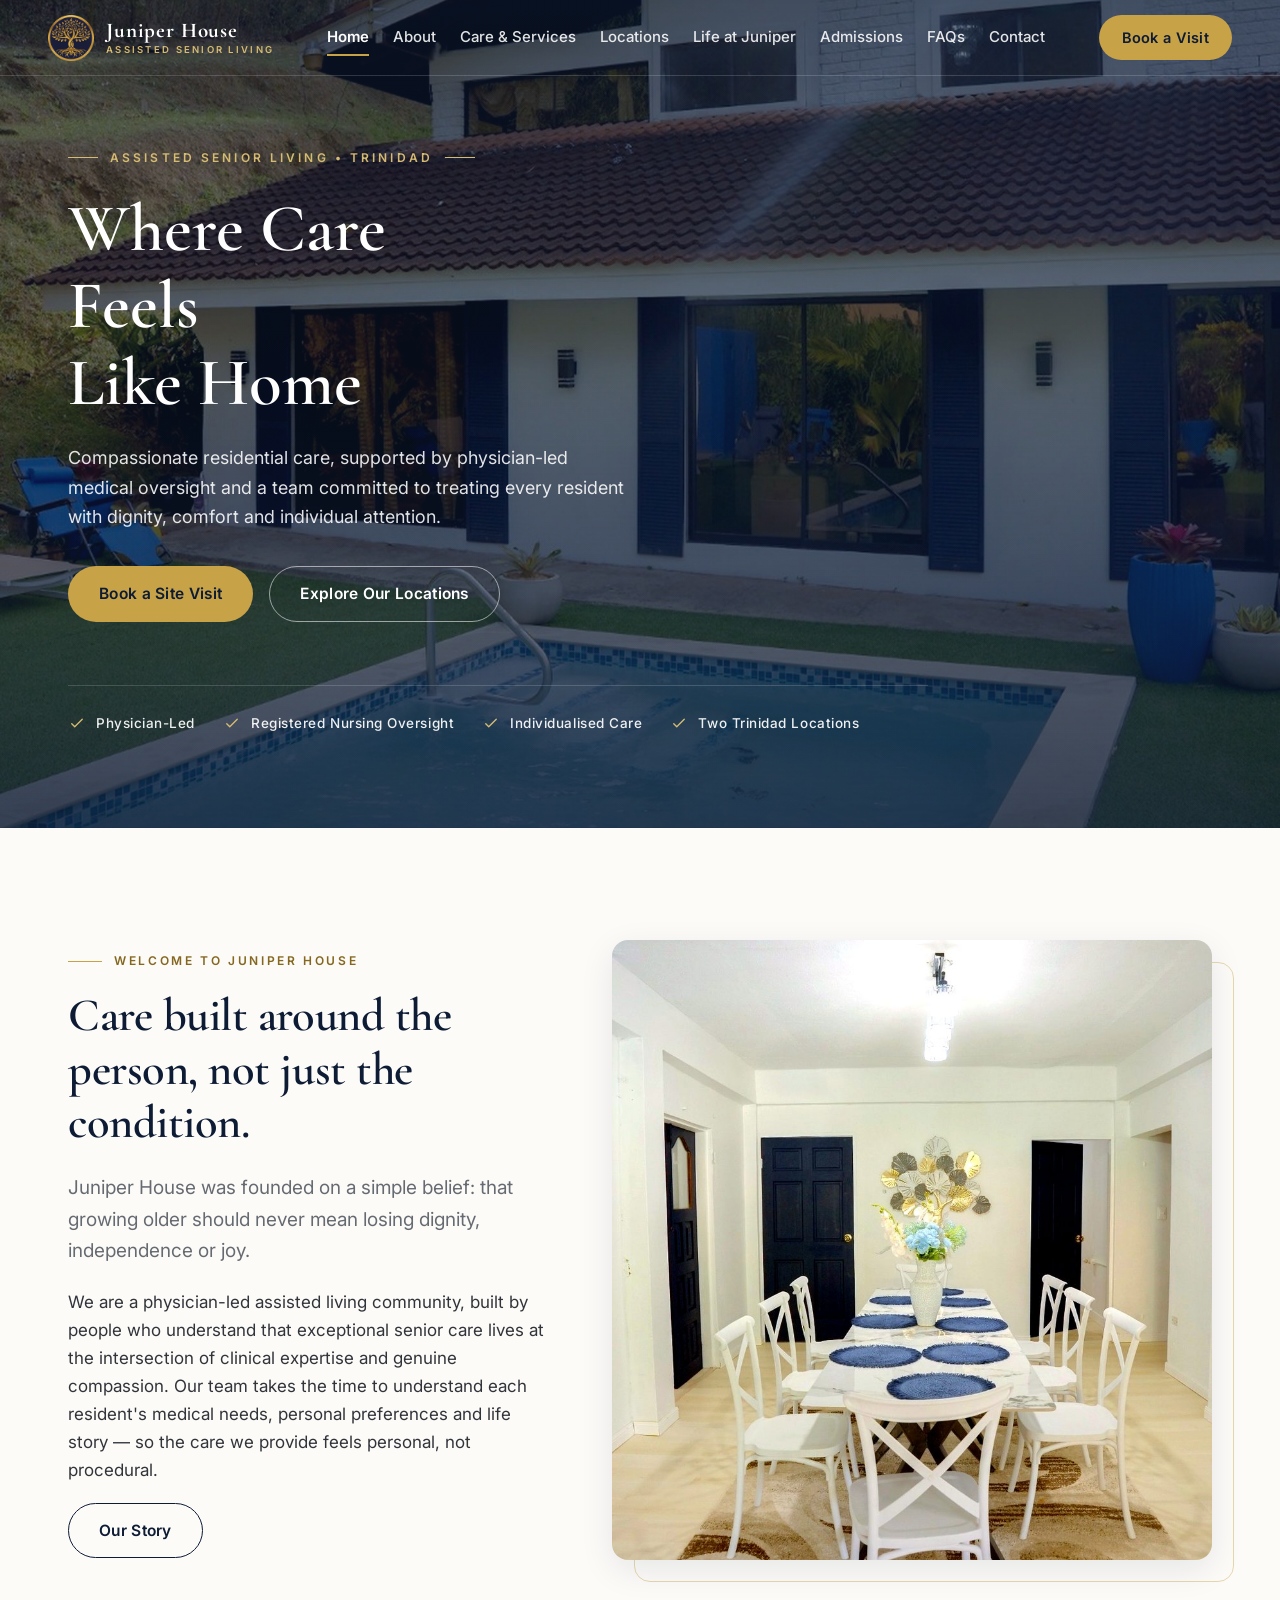
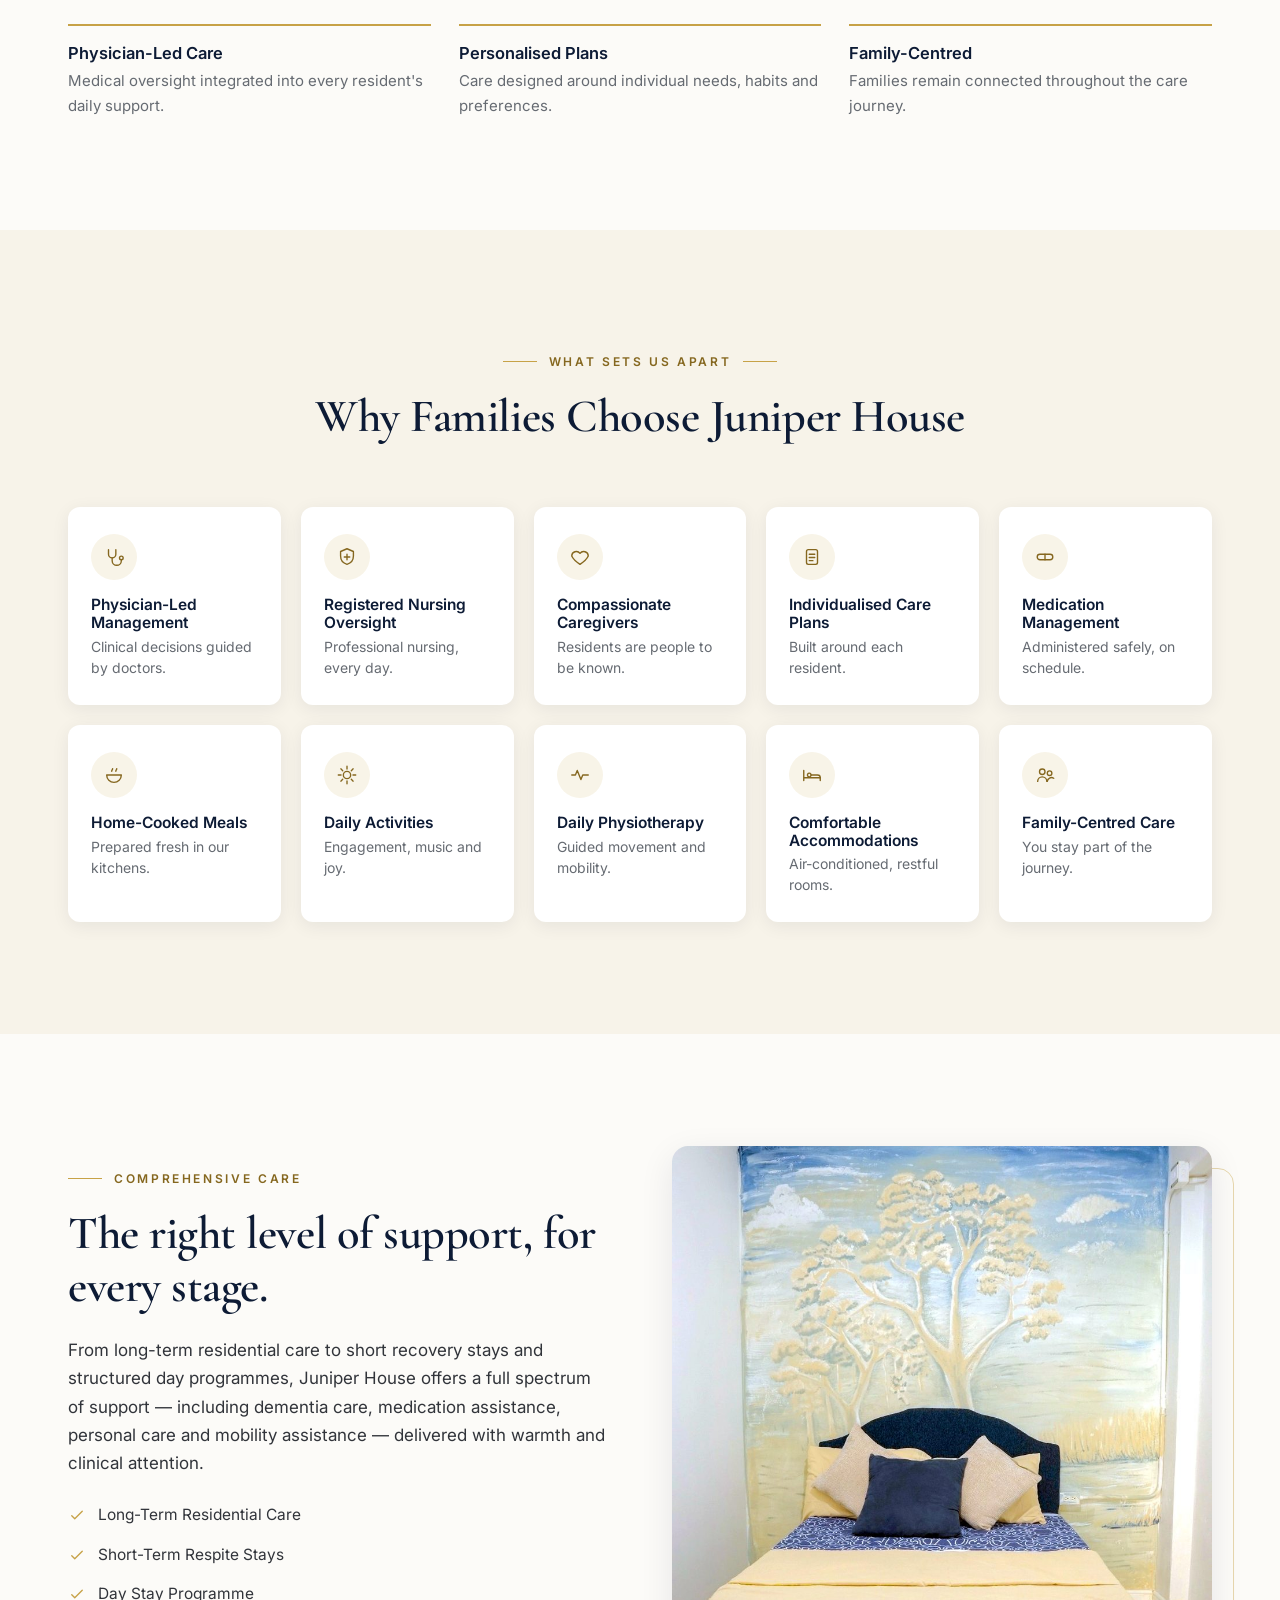
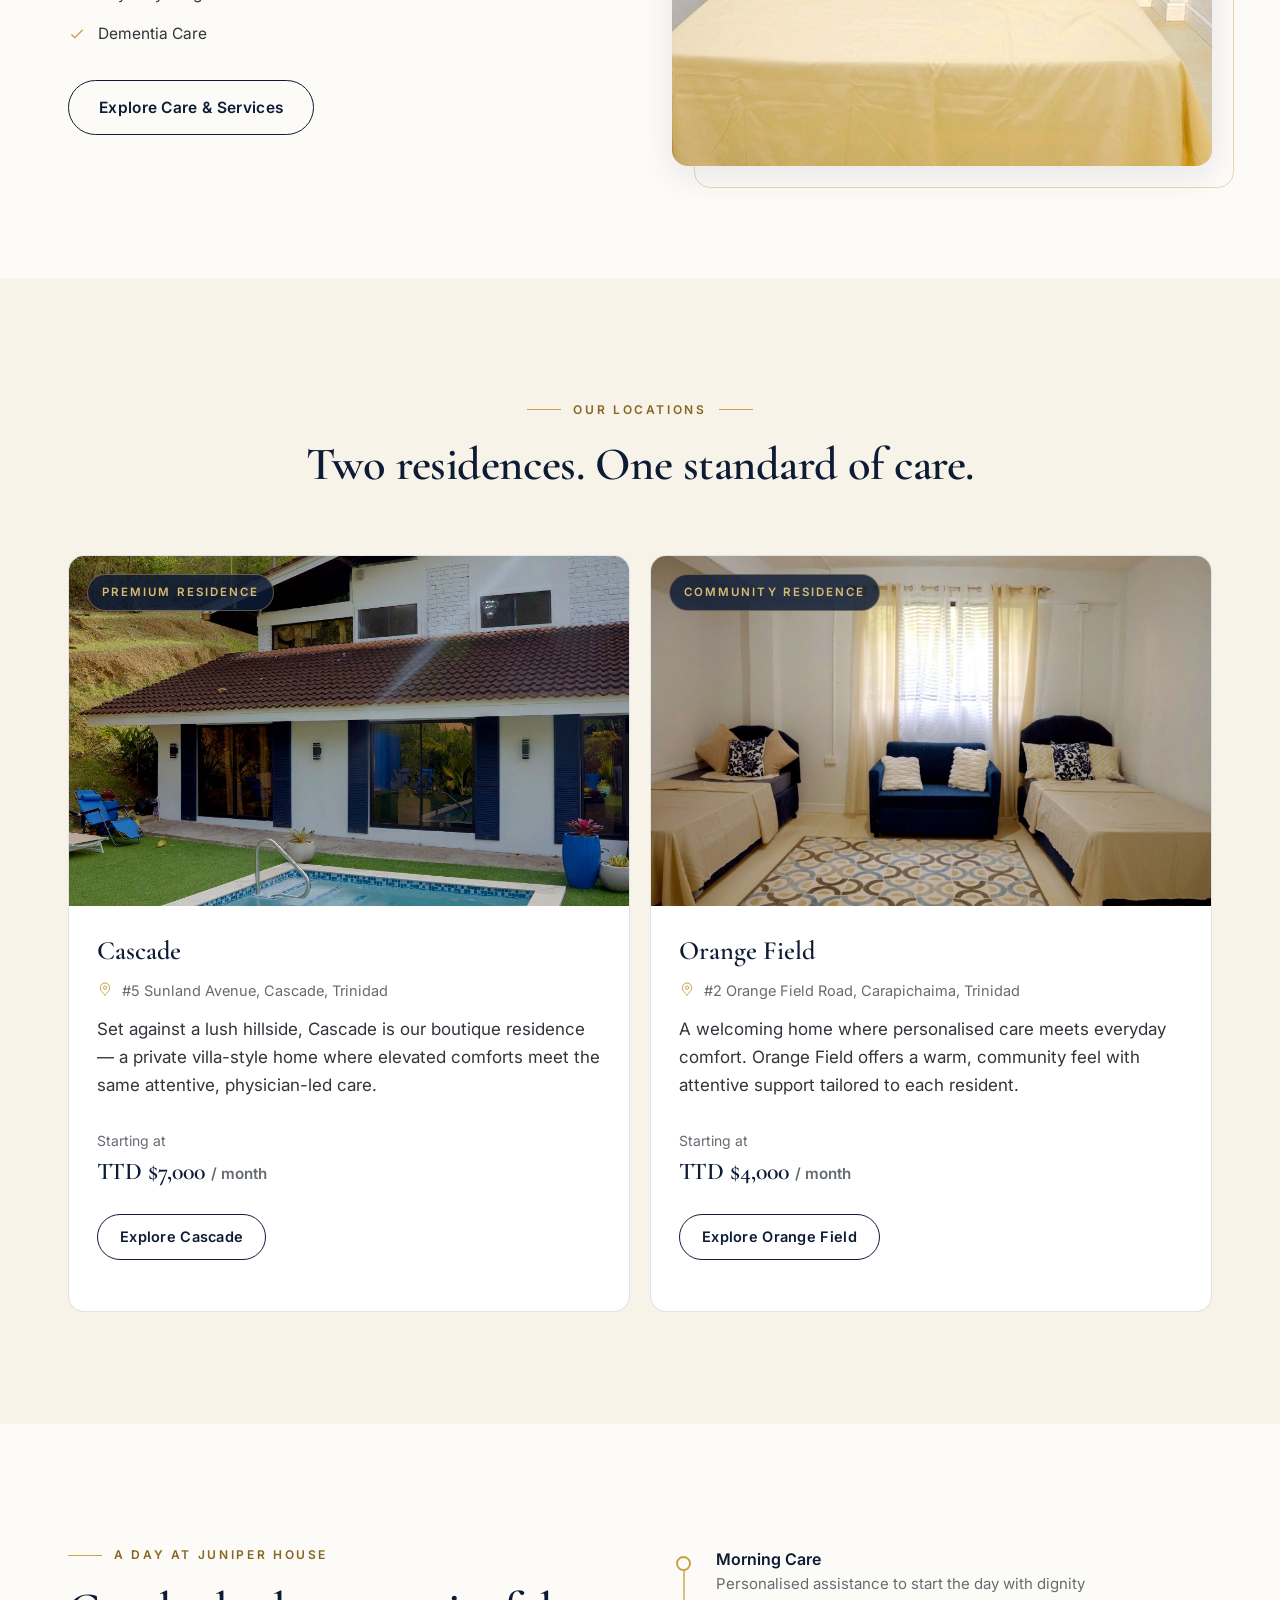
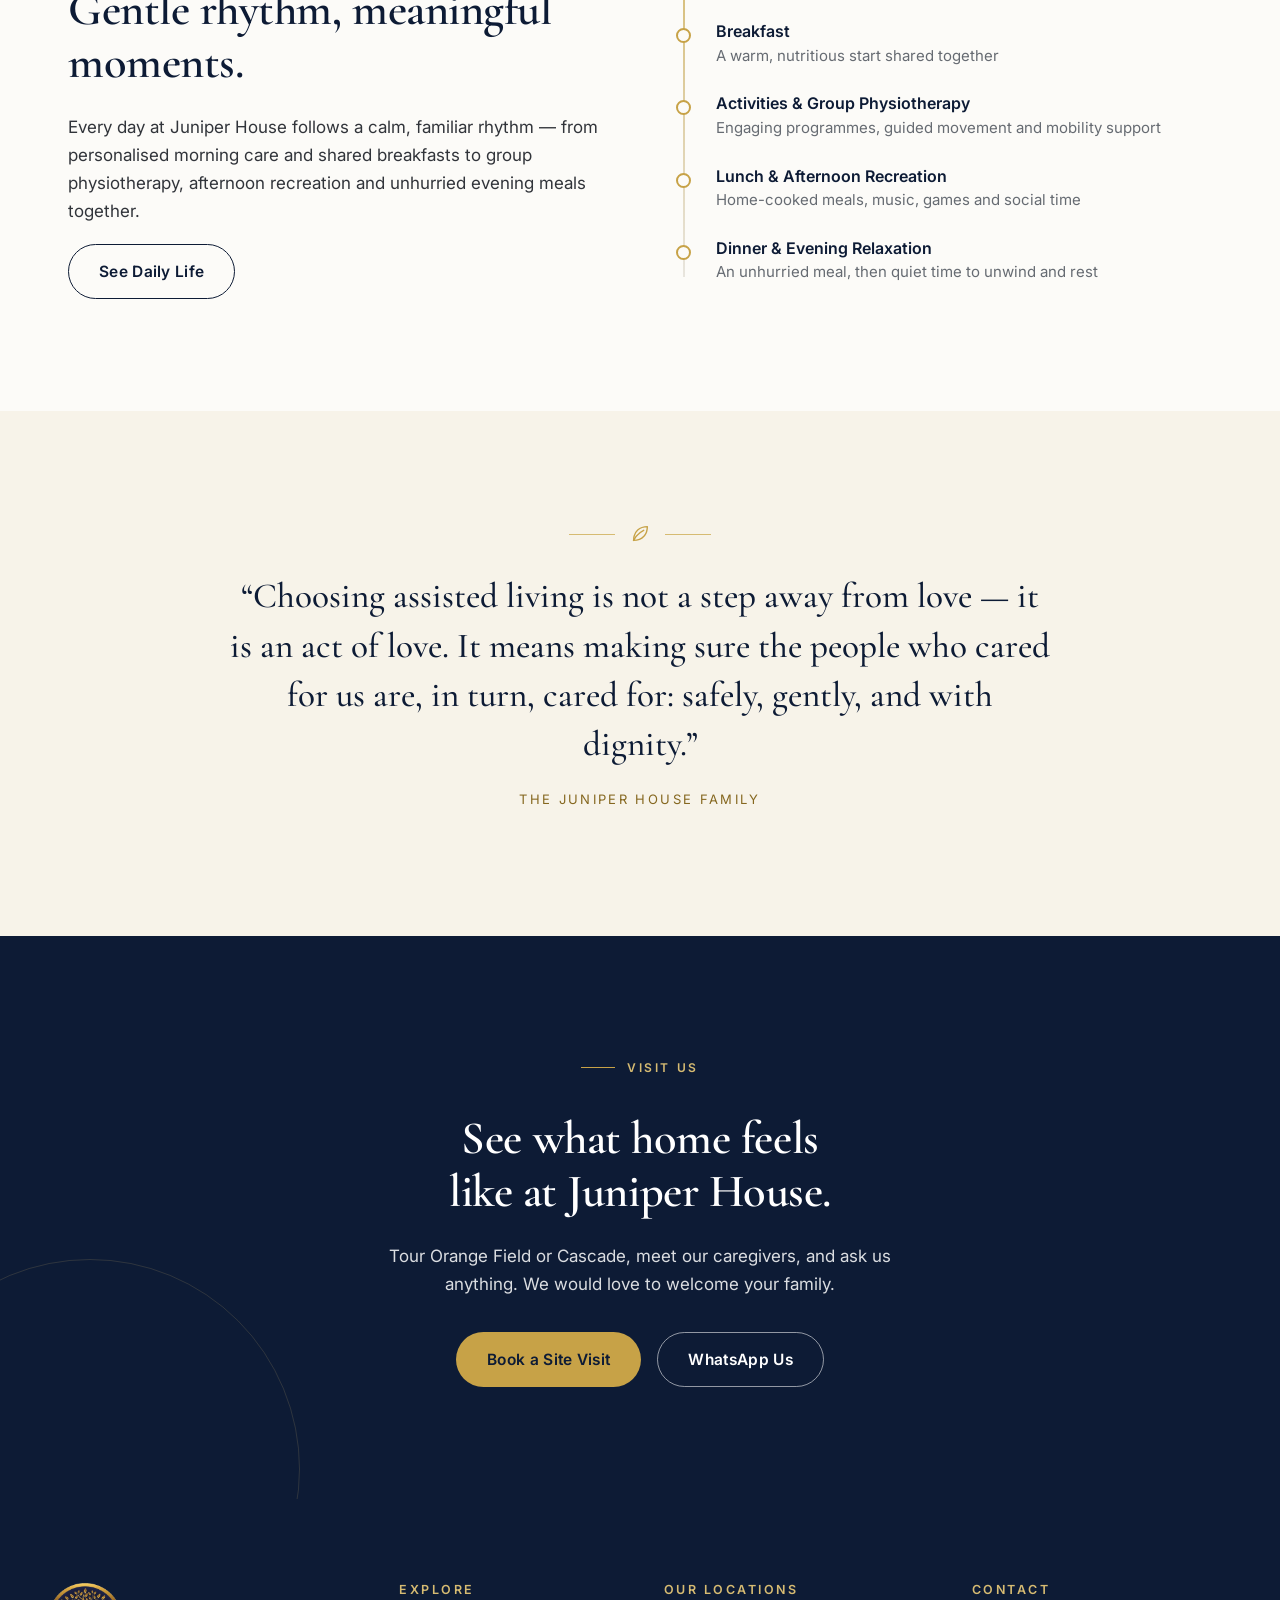
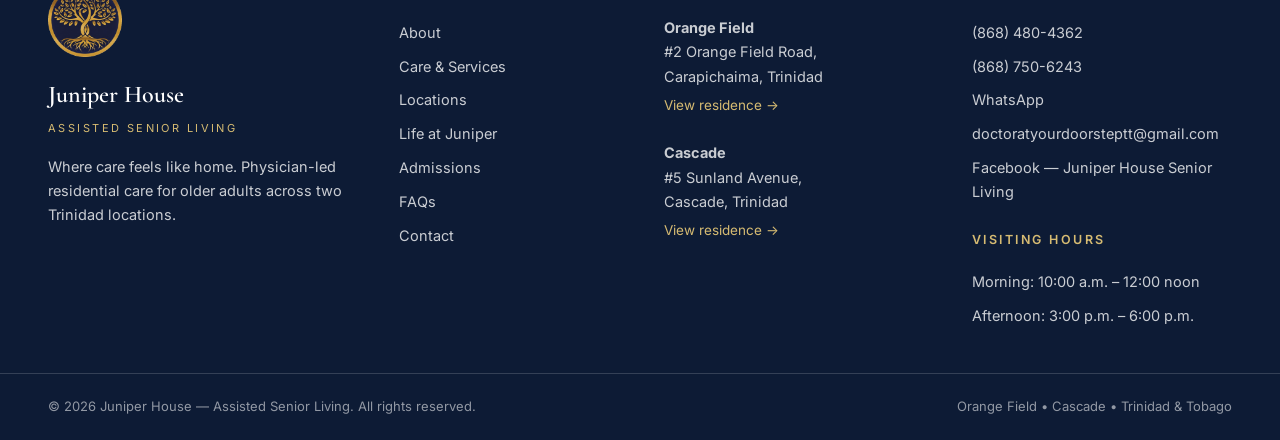
==== commit 14877778: "Add Google Maps embeds, FAQ page, and dedicated location pages - cascade.html and orange-field.html:" ====
--- a/index.html
+++ b/index.html
@@ -30,6 +30,7 @@
       <a href="locations.html">Locations</a>
       <a href="life.html">Life at Juniper</a>
       <a href="admissions.html">Admissions</a>
+      <a href="faq.html">FAQs</a>
       <a href="contact.html">Contact</a>
     </nav>
     <div class="header-actions">
@@ -49,6 +50,7 @@
     <a href="locations.html">Locations</a>
     <a href="life.html">Life at Juniper</a>
     <a href="admissions.html">Admissions</a>
+    <a href="faq.html">FAQs</a>
     <a href="contact.html">Contact</a>
   </nav>
   <div class="menu-contact">
@@ -221,7 +223,7 @@
             <p class="loc-address"><svg width="16" height="16" viewBox="0 0 24 24" fill="none" stroke="currentColor" stroke-width="1.5" stroke-linecap="round" stroke-linejoin="round" aria-hidden="true"><path d="M12 21s-7-5.5-7-11a7 7 0 1 1 14 0c0 5.5-7 11-7 11z"/><circle cx="12" cy="10" r="2.5"/></svg>#5 Sunland Avenue, Cascade, Trinidad</p>
             <p>Set against a lush hillside, Cascade is our boutique residence — a private villa-style home where elevated comforts meet the same attentive, physician-led care.</p>
             <p class="loc-price">Starting at <strong>TTD $7,000 <span class="unit">/ month</span></strong></p>
-            <p class="loc-cta"><a class="btn btn-outline-navy btn-sm" href="locations.html#cascade">Explore Cascade</a></p>
+            <p class="loc-cta"><a class="btn btn-outline-navy btn-sm" href="cascade.html">Explore Cascade</a></p>
           </div>
         </article>
         <article class="location-card">
@@ -234,7 +236,7 @@
             <p class="loc-address"><svg width="16" height="16" viewBox="0 0 24 24" fill="none" stroke="currentColor" stroke-width="1.5" stroke-linecap="round" stroke-linejoin="round" aria-hidden="true"><path d="M12 21s-7-5.5-7-11a7 7 0 1 1 14 0c0 5.5-7 11-7 11z"/><circle cx="12" cy="10" r="2.5"/></svg>#2 Orange Field Road, Carapichaima, Trinidad</p>
             <p>A welcoming home where personalised care meets everyday comfort. Orange Field offers a warm, community feel with attentive support tailored to each resident.</p>
             <p class="loc-price">Starting at <strong>TTD $4,000 <span class="unit">/ month</span></strong></p>
-            <p class="loc-cta"><a class="btn btn-outline-navy btn-sm" href="locations.html#orange-field">Explore Orange Field</a></p>
+            <p class="loc-cta"><a class="btn btn-outline-navy btn-sm" href="orange-field.html">Explore Orange Field</a></p>
           </div>
         </article>
       </div>
@@ -308,6 +310,7 @@
         <li><a href="locations.html">Locations</a></li>
         <li><a href="life.html">Life at Juniper</a></li>
         <li><a href="admissions.html">Admissions</a></li>
+        <li><a href="faq.html">FAQs</a></li>
         <li><a href="contact.html">Contact</a></li>
       </ul>
     </div>
@@ -316,13 +319,13 @@
       <address>
         <strong>Orange Field</strong><br>
         #2 Orange Field Road,<br>Carapichaima, Trinidad<br>
-        <a class="maplink" href="https://www.google.com/maps/search/?api=1&amp;query=%232%20Orange%20Field%20Road%2C%20Carapichaima%2C%20Trinidad" target="_blank" rel="noopener">Get directions →</a>
+        <a class="maplink" href="orange-field.html">View residence →</a>
       </address>
       <br>
       <address>
         <strong>Cascade</strong><br>
         #5 Sunland Avenue,<br>Cascade, Trinidad<br>
-        <a class="maplink" href="https://www.google.com/maps/search/?api=1&amp;query=%235%20Sunland%20Avenue%2C%20Cascade%2C%20Trinidad" target="_blank" rel="noopener">Get directions →</a>
+        <a class="maplink" href="cascade.html">View residence →</a>
       </address>
     </div>
     <div>
--- a/assets/css/main.css
+++ b/assets/css/main.css
@@ -147,16 +147,16 @@
 .header-actions { display: flex; align-items: center; gap: 14px; }
 .header-actions .btn-book { flex: none; }
 
-@media (min-width: 1100px) {
-  .main-nav { display: flex; gap: 6px; }
+@media (min-width: 1200px) {
+  .main-nav { display: flex; gap: 2px; }
   .main-nav a {
-    padding: 10px 13px; border-radius: 8px; text-decoration: none;
-    font-size: 15px; font-weight: 500; color: var(--ink);
+    padding: 10px 11px; border-radius: 8px; text-decoration: none;
+    font-size: 15px; font-weight: 500; color: var(--ink); white-space: nowrap;
     transition: color 0.2s;
     position: relative;
   }
   .main-nav a::after {
-    content: ""; position: absolute; left: 13px; right: 13px; bottom: 4px;
+    content: ""; position: absolute; left: 11px; right: 11px; bottom: 4px;
     height: 1.5px; background: var(--gold); transform: scaleX(0); transform-origin: left;
     transition: transform 0.25s var(--ease);
   }
@@ -190,7 +190,7 @@
 .nav-toggle[aria-expanded="true"] span:nth-child(1) { transform: translateY(7px) rotate(45deg); }
 .nav-toggle[aria-expanded="true"] span:nth-child(2) { opacity: 0; }
 .nav-toggle[aria-expanded="true"] span:nth-child(3) { transform: translateY(-7px) rotate(-45deg); }
-@media (min-width: 1100px) { .nav-toggle { display: none; } }
+@media (min-width: 1200px) { .nav-toggle { display: none; } }
 @media (max-width: 480px) { .header-actions .btn-book { display: none; } }
 
 /* Mobile drawer */
@@ -473,6 +473,29 @@
 }
 .booking-embed { border-radius: var(--radius); overflow: hidden; min-height: 620px; }
 .booking-embed iframe { width: 100%; height: 680px; border: 0; }
+
+/* Google Maps embed */
+.map-embed {
+  border-radius: var(--radius-lg); overflow: hidden; border: 1px solid var(--hairline);
+  box-shadow: var(--shadow-card); background: var(--warm-gray);
+}
+.map-embed iframe { display: block; width: 100%; height: 380px; border: 0; }
+@media (min-width: 1024px) { .map-embed iframe { height: 440px; } }
+
+/* At-a-glance comparison table (locations overview) */
+.table-wrap { overflow-x: auto; border: 1px solid var(--hairline); border-radius: var(--radius); background: var(--white); }
+.compare-table { width: 100%; border-collapse: collapse; min-width: 560px; font-size: 15px; }
+.compare-table th, .compare-table td { padding: 16px 20px; text-align: left; border-bottom: 1px solid var(--hairline); vertical-align: top; }
+.compare-table tr:last-child th, .compare-table tr:last-child td { border-bottom: 0; }
+.compare-table thead th {
+  font-family: var(--font-serif); font-size: 1.25rem; font-weight: 600; color: var(--navy);
+  border-bottom: 2px solid var(--gold-soft);
+}
+.compare-table tbody th {
+  font-family: var(--font-sans); font-size: 12.5px; font-weight: 600; letter-spacing: 0.14em;
+  text-transform: uppercase; color: var(--ink-2); white-space: nowrap;
+}
+.compare-table td strong { font-family: var(--font-serif); font-size: 1.3rem; font-weight: 600; color: var(--navy); }
 
 /* Contact info list */
 .contact-list li { display: flex; gap: 16px; align-items: flex-start; padding: 14px 0; border-bottom: 1px solid var(--hairline); }
